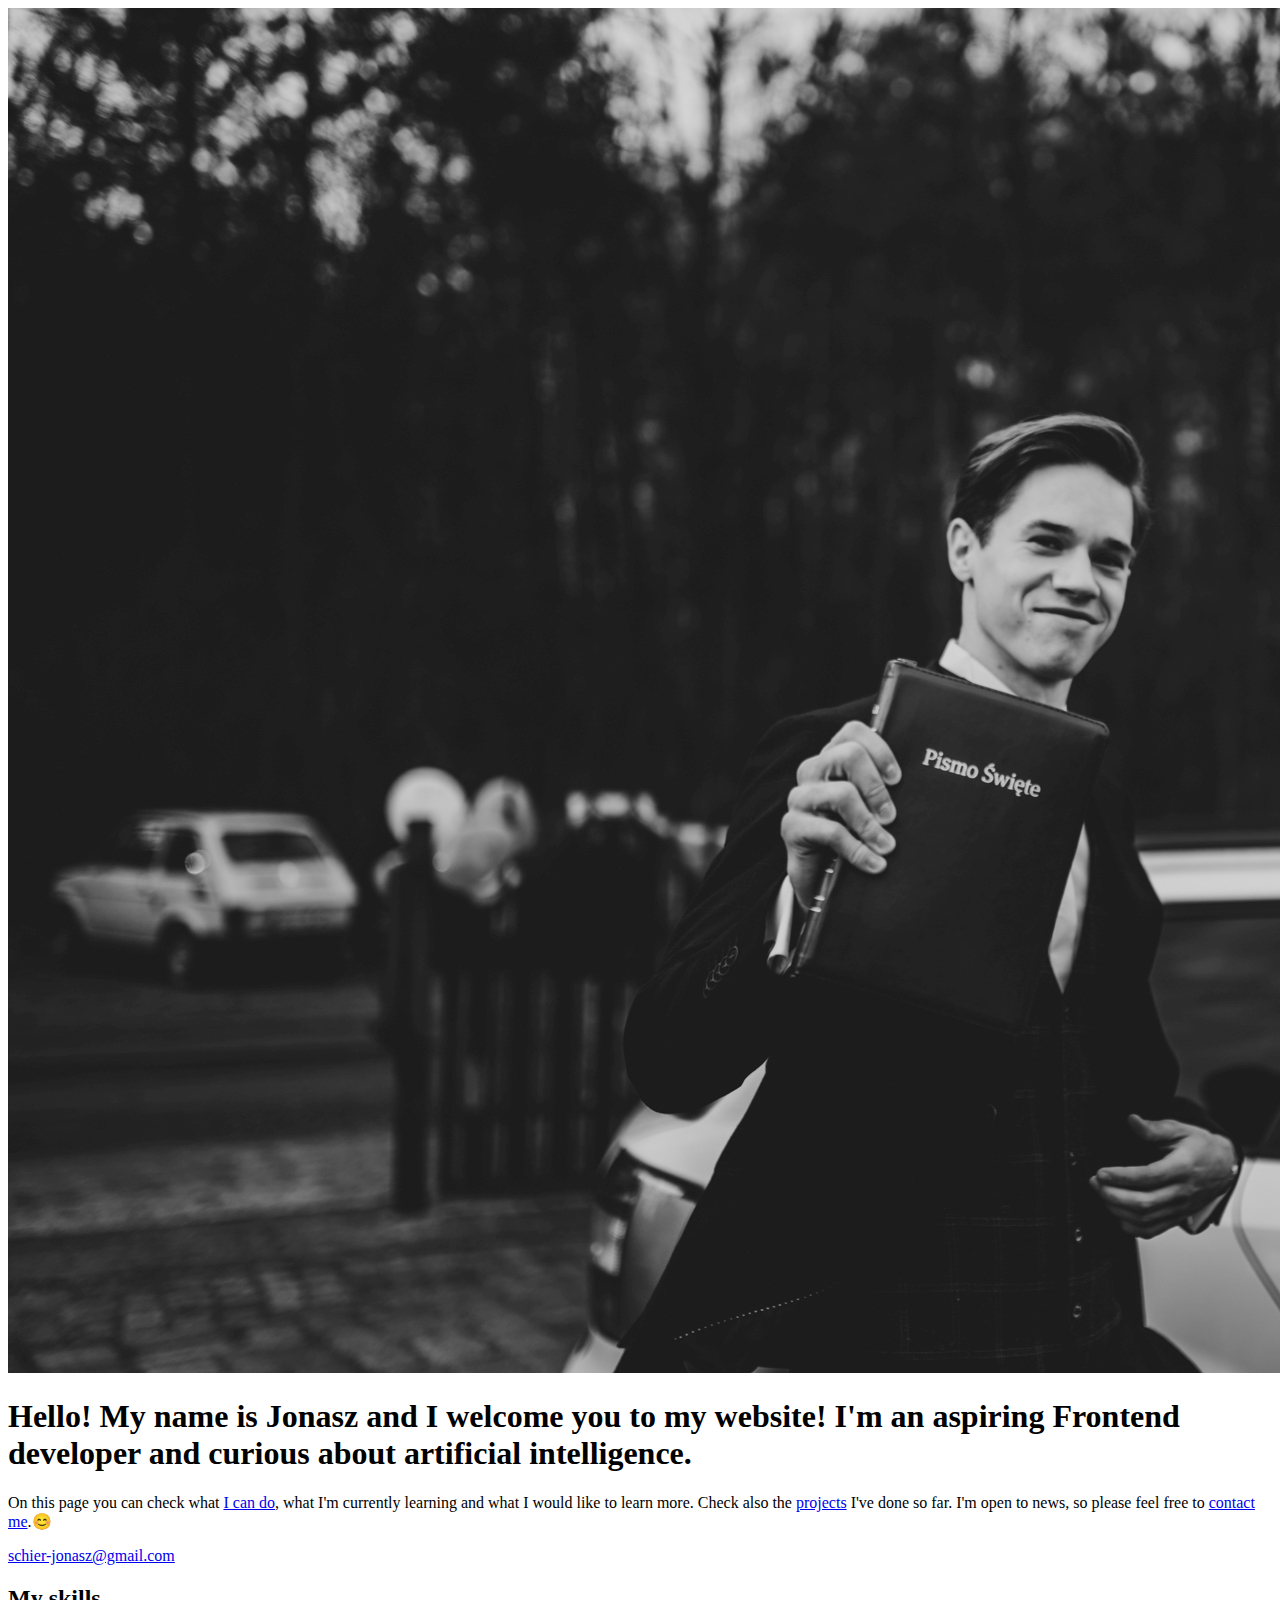
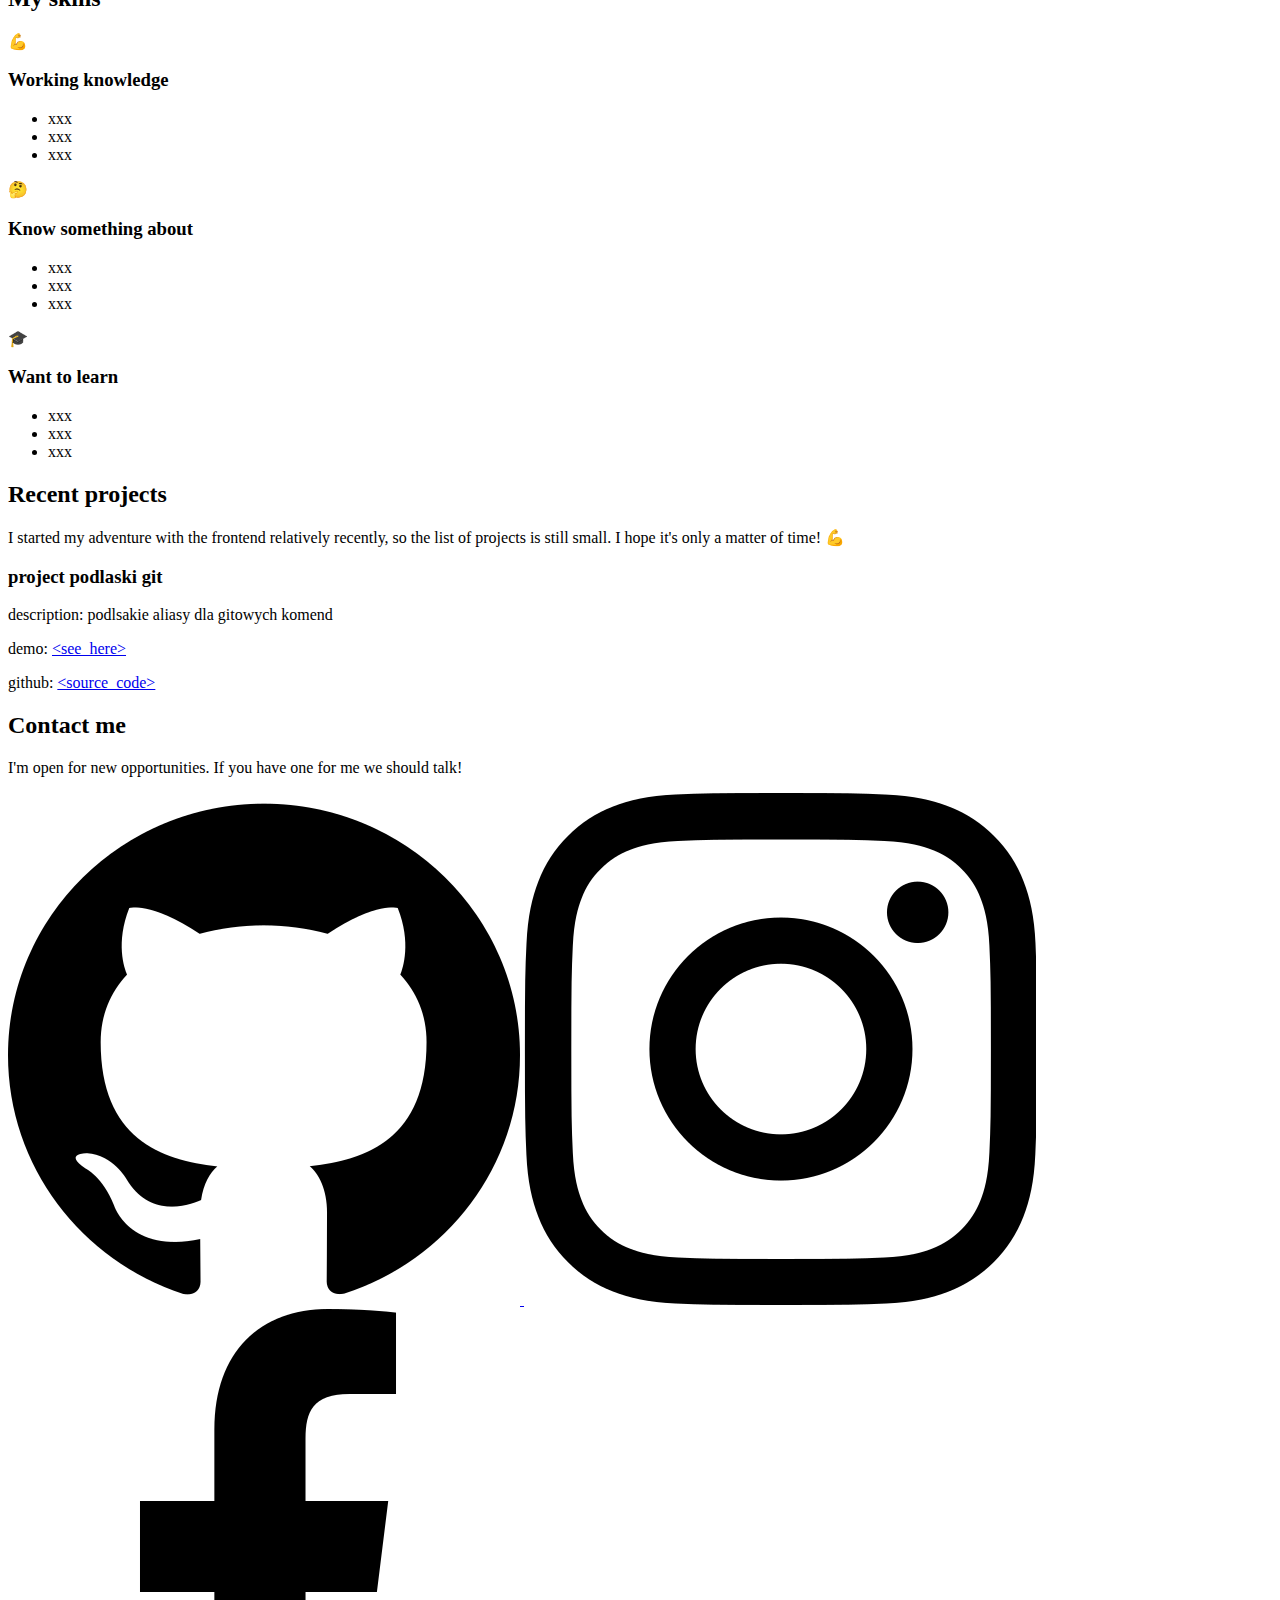
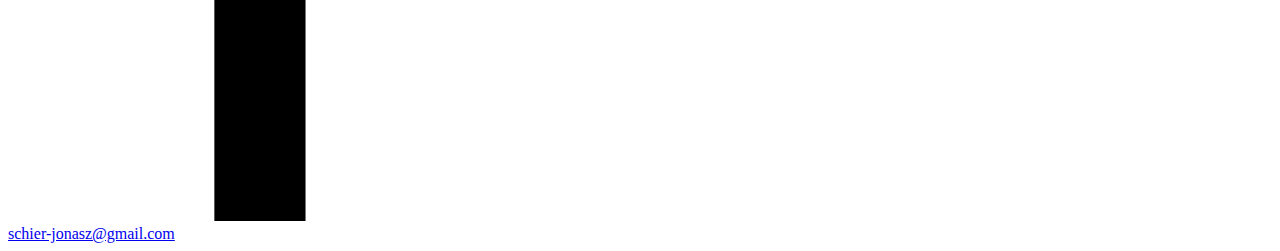
==== src/pages/index.html @ 2260a2cd "fix: changing photo paths" ====
<!DOCTYPE html>
<html lang="en">
  <head>
    <meta charset="UTF-8" />
    <meta name="viewport" content="width=device-width, initial-scale=1.0" />
    <title>WTF: Webpack starter kit</title>
    <meta name="description" content="Your project description" />
    <!-- Title -->
    <meta property="og:title" content="" />
    <!-- OPTIONAL description. 2-4 sentences. -->
    <meta property="og:description" content="Curriculum vitae webpage" />

    <meta property="og:url" content="https://schier-jonasz.github.io/" />

    <meta
      property="og:image"
      content="https://schier-jonasz.github.io/junior-background.png"
    />

    <meta name="apple-mobile-web-app-capable" content="yes" />
  </head>
  <body class="body">
    <main class="main">
      <header class="welcome">
        <img src="../assets/img/me.jpg" alt="picture of me" class="welcome__image" />
        <h1 class="welcome__header">
          Hello! My name is Jonasz and I welcome you to my website! I'm an
          aspiring
          <span class="welcome__header--distinction">Frontend developer</span>
          and curious about artificial intelligence.
        </h1>
        <p class="welcome__description">
          On this page you can check what
          <a href="#skills" class="welcome__description--link">I can do</a>,
          what I'm currently learning and what I would like to learn more. Check
          also the
          <a href="#projects" class="welcome__description--link">projects</a>
          I've done so far. I'm open to news, so please feel free to
          <a href="#contact" class="welcome__description--link">contact me</a
          >.😊
        </p>
        <a href="mailto:schier-jonasz@gmail.com" class="welcome__mail"
          >schier-jonasz@gmail.com</a
        >
      </header>
      <section class="skills" id="skills">
        <h2 class="skills__header">My skills</h2>
        <article class="skill-box">
          <p class="skill-box__emoji">💪</p>
          <h3 class="skill-box__title">Working knowledge</h3>
          <ul class="skill-list skill-list--knowledge">
            <li class="skill-list__item">xxx</li>
            <li class="skill-list__item">xxx</li>
            <li class="skill-list__item">xxx</li>
          </ul>
        </article>
        <article class="skill-box">
          <p class="skill-box__emoji">🤔</p>
          <h3 class="skill-box__title">Know something about</h3>
          <ul class="skill-list skill-list--know">
            <li class="skill-list__item">xxx</li>
            <li class="skill-list__item">xxx</li>
            <li class="skill-list__item">xxx</li>
          </ul>
        </article>
        <article class="skill-box">
          <p class="skill-box__emoji">🎓</p>
          <h3 class="skill-box__title">Want to learn</h3>
          <ul class="skill-list">
            <li class="skill-list__item">xxx</li>
            <li class="skill-list__item">xxx</li>
            <li class="skill-list__item">xxx</li>
          </ul>
        </article>
      </section>

      <section class="projects">
        <h2 class="projects__header">Recent projects</h2>
        <p class="projects__description">
          I started my adventure with the frontend relatively recently, so the
          list of projects is still small. I hope it's only a matter of time! 💪
        </p>
        <div class="projects-grid">
          <article>
            <h3><span>project</span> <span>podlaski git</span></h3>
            <p>
              <span>description:</span>
              <span>podlsakie aliasy dla gitowych komend</span>
            </p>
            <p>
              <span>demo:</span>
              <span><a href="#" title="podlaski git - demo">&lt;see_here&gt;</a></span>
            </p>
            <p>
              <span>github:</span>
              <span><a href="#" title="podlaski git - code">&lt;source_code&gt;</a></span>
            </p>
          </article>
        </div>
      </section>
      <footer class="contact">
        <h2 class="contact__header">Contact me</h2>
        <p class="contact__description">
          I'm open for new opportunities. If you have one for me we should talk!
        </p>
        <div class="social-media">
          <a href="https://github.com/schier-jonasz" class="social-media-box">
            <img src="../assets/img/github-icon.png" class="social-media-box__icon" />
          </a>
          <a href="https://instagram.com/jon_schier" class="social-media-box">
            <img
              src="../assets/img/instagram-icon.png"
              class="social-media-box__icon"
            />
          </a>
          <a href="https://facebook.com/jonasz.schier" class="social-media-box">
            <img
              src="../assets/img/facebook-icon.png"
              class="social-media-box__icon"
            />
          </a>
        </div>
        <a href="mailto:schier-jonasz@gmail.com" class="contact__mail"
          >schier-jonasz@gmail.com</a
        >
      </footer>
    </main>
  </body>
</html>
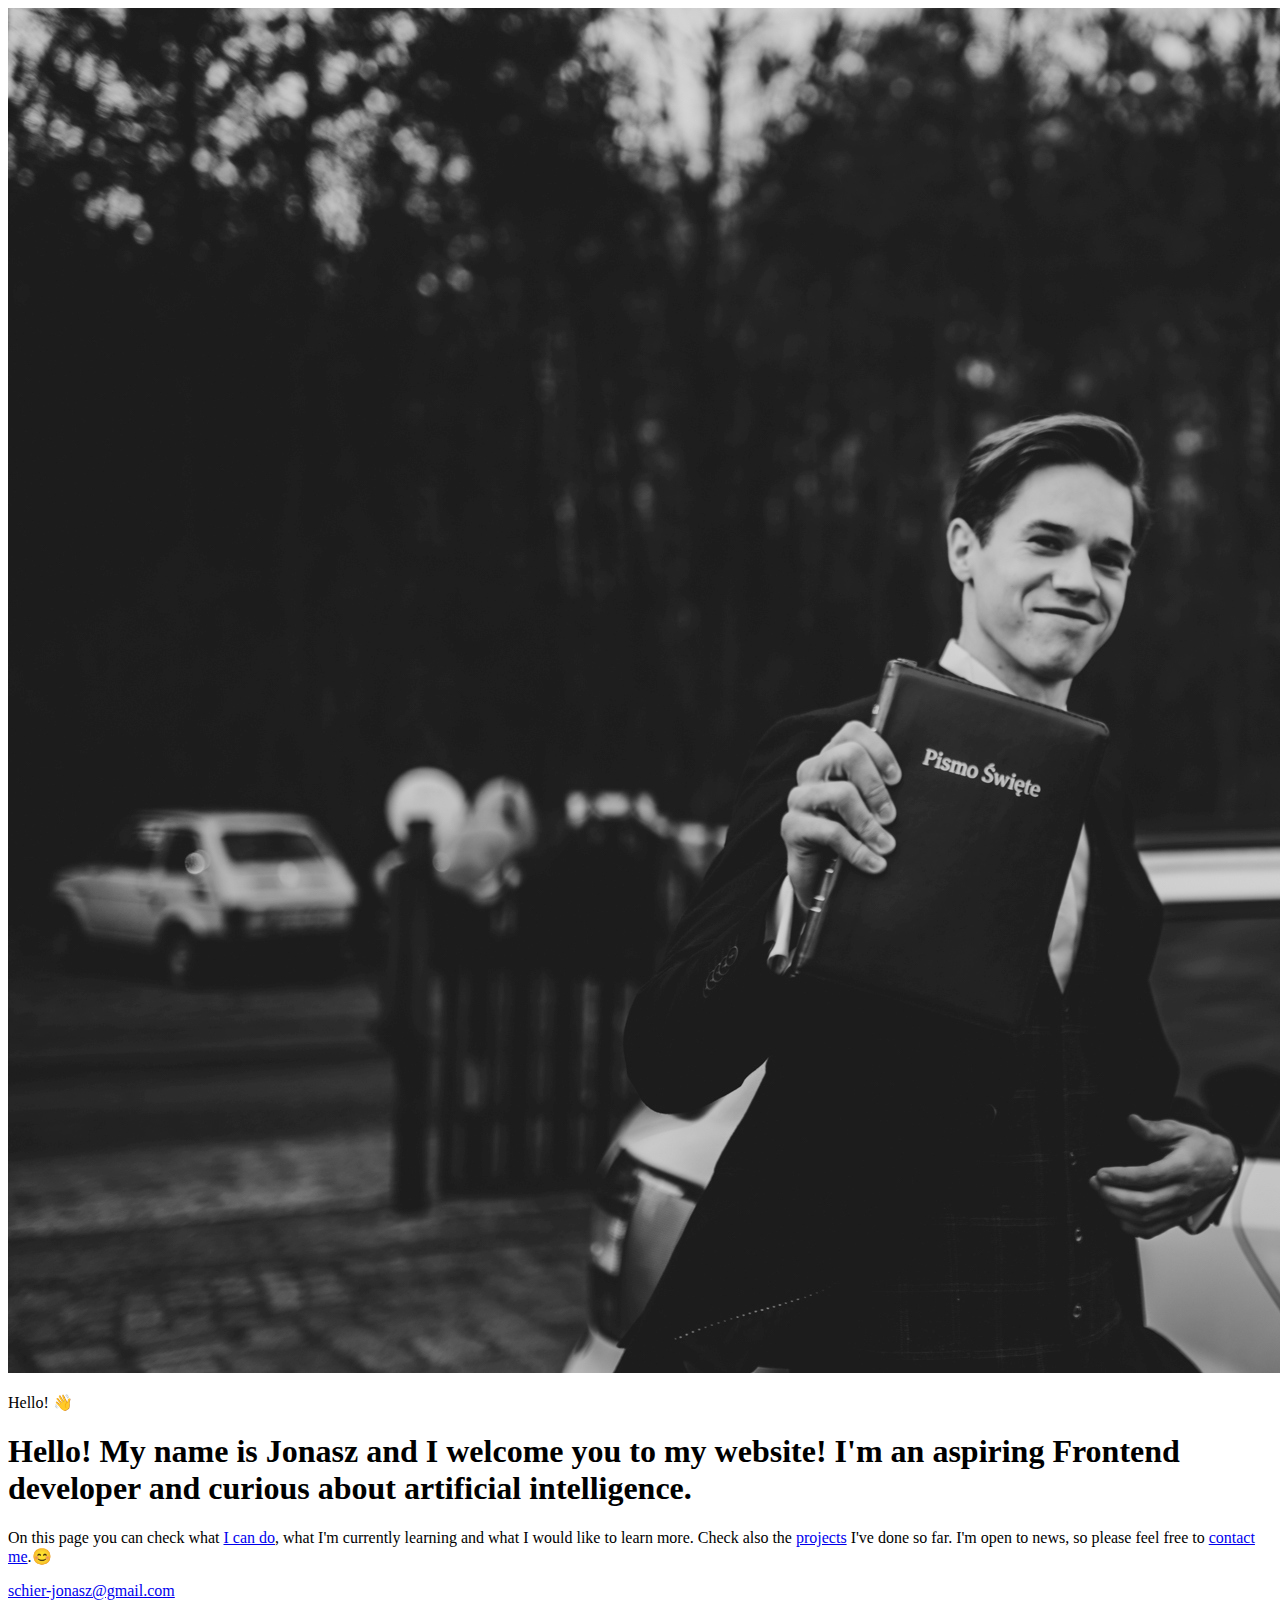
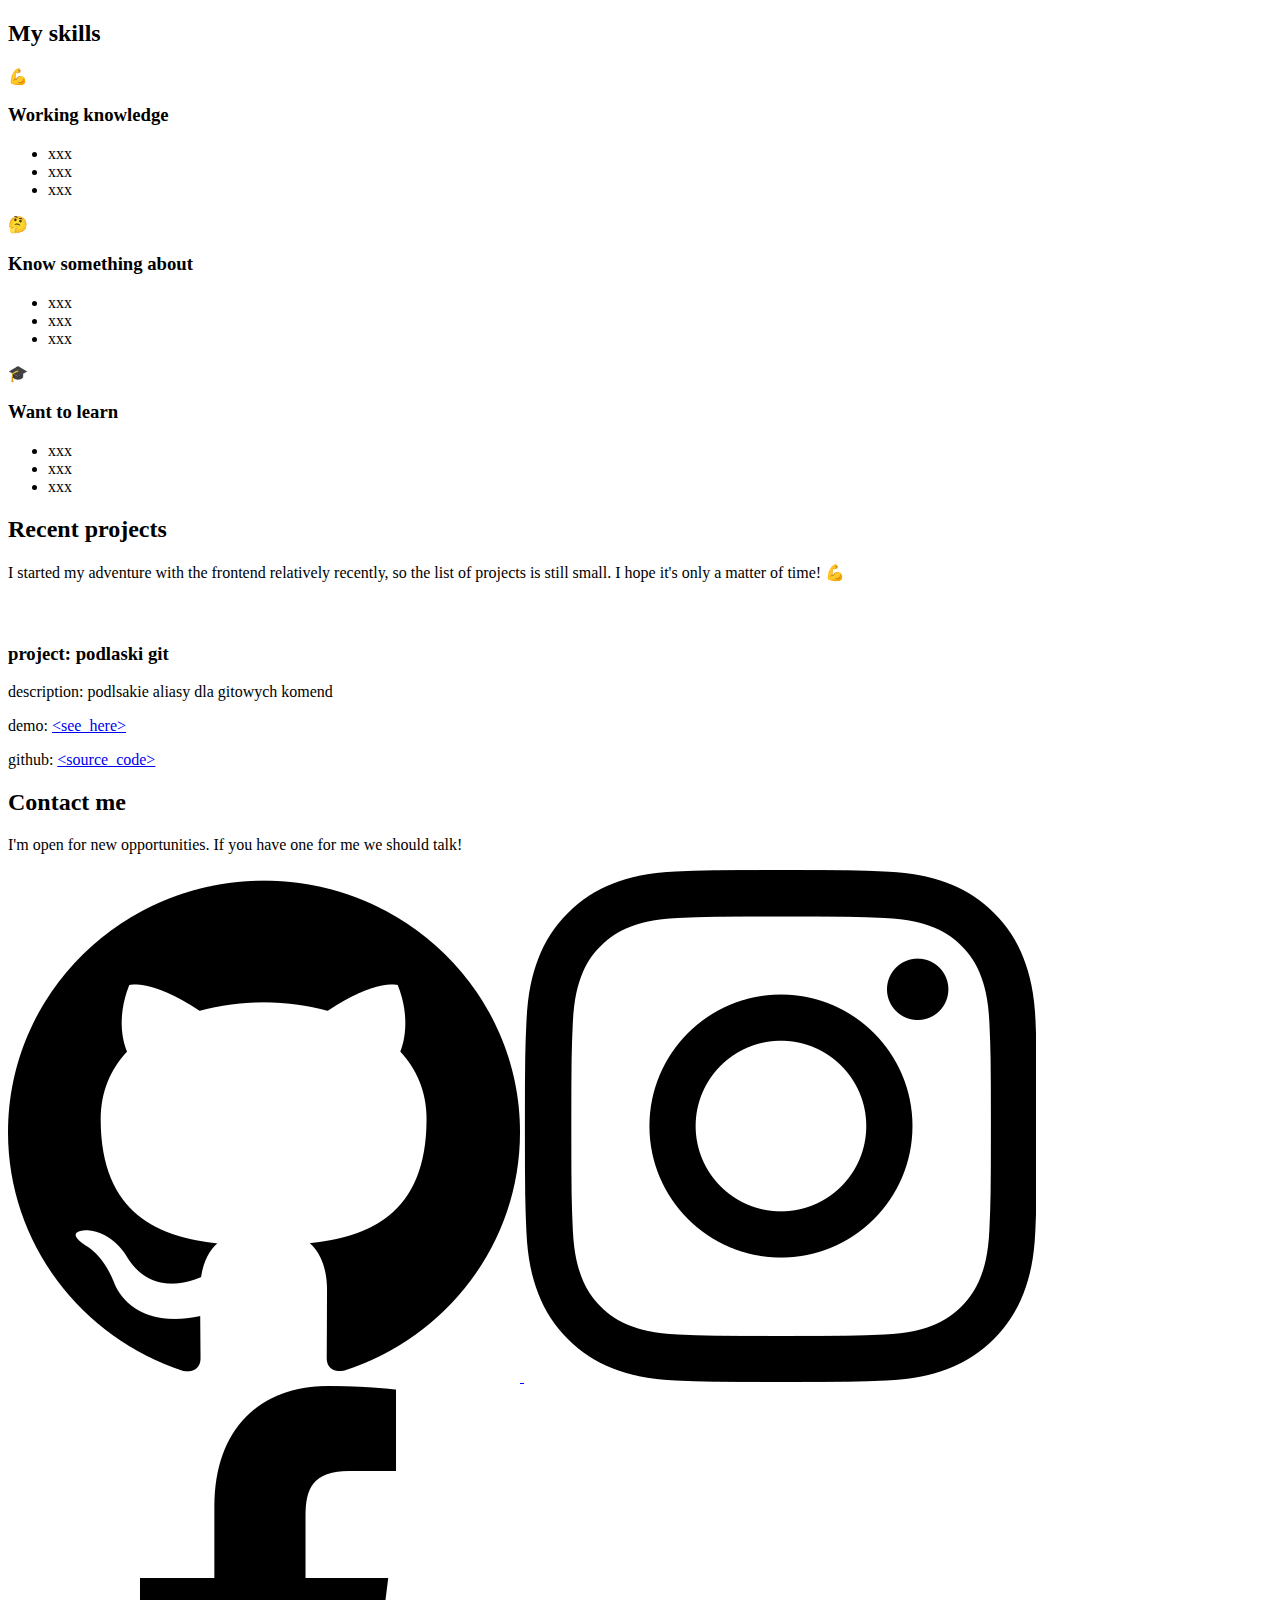
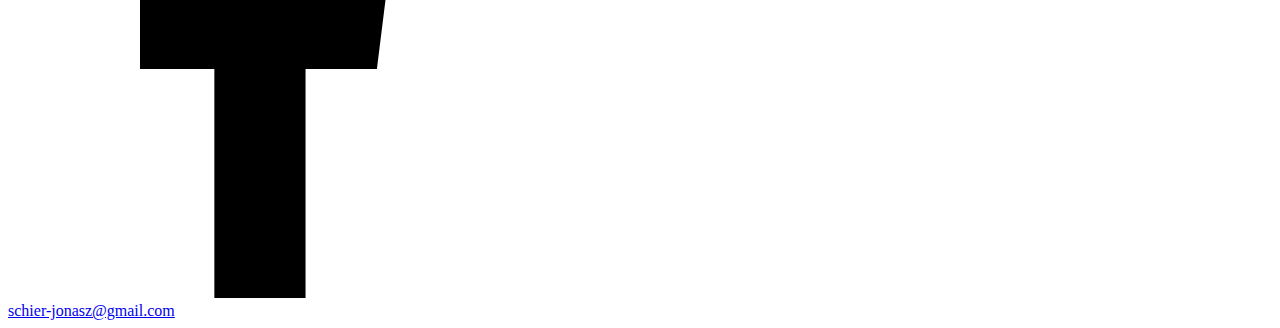
==== commit cb2a7144: "feat: project box styles" ====
--- a/src/pages/index.html
+++ b/src/pages/index.html
@@ -22,7 +22,10 @@
   <body class="body">
     <main class="main">
       <header class="welcome">
-        <img src="../assets/img/me.jpg" alt="picture of me" class="welcome__image" />
+        <div class="welcome-box">
+          <img src="../assets/img/me.jpg" alt="picture of me" class="welcome-box__image" />
+          <p class="welcome-box__hello">Hello! 👋</p>
+        </div>
         <h1 class="welcome__header">
           Hello! My name is Jonasz and I welcome you to my website! I'm an
           aspiring
@@ -57,7 +60,7 @@
         <article class="skill-box">
           <p class="skill-box__emoji">🤔</p>
           <h3 class="skill-box__title">Know something about</h3>
-          <ul class="skill-list skill-list--know">
+          <ul class="skill-list skill-list--want-know">
             <li class="skill-list__item">xxx</li>
             <li class="skill-list__item">xxx</li>
             <li class="skill-list__item">xxx</li>
@@ -81,20 +84,31 @@
           list of projects is still small. I hope it's only a matter of time! 💪
         </p>
         <div class="projects-grid">
-          <article>
-            <h3><span>project</span> <span>podlaski git</span></h3>
-            <p>
-              <span>description:</span>
-              <span>podlsakie aliasy dla gitowych komend</span>
-            </p>
-            <p>
-              <span>demo:</span>
-              <span><a href="#" title="podlaski git - demo">&lt;see_here&gt;</a></span>
-            </p>
-            <p>
-              <span>github:</span>
-              <span><a href="#" title="podlaski git - code">&lt;source_code&gt;</a></span>
-            </p>
+          <article class="project">
+            <div class="project__window">
+              <span class="project__circle"></span>
+              <span class="project__circle"></span>
+              <span class="project__circle"></span>
+            </div>
+            
+            <div class="project__content">
+              <img src="../assets/img/github.png" alt="">
+              <h3 class="project__title project__grid">
+                <span class="project__label">project:</span> <span>podlaski git</span>
+              </h3>
+              <p class="project__grid">
+                <span class="project__label">description:</span>
+                <span>podlsakie aliasy dla gitowych komend</span>
+              </p>
+              <p class="project__grid">
+                <span class="project__label">demo:</span>
+                <span><a href="#" class="project__link" title="podlaski git - demo">&lt;see_here&gt;</a></span>
+              </p>
+              <p class="project__grid">
+                <span class="project__label">github:</span>
+                <span><a href="#" class="project__link" title="podlaski git - code">&lt;source_code&gt;</a></span>
+              </p>
+            </div>
           </article>
         </div>
       </section>
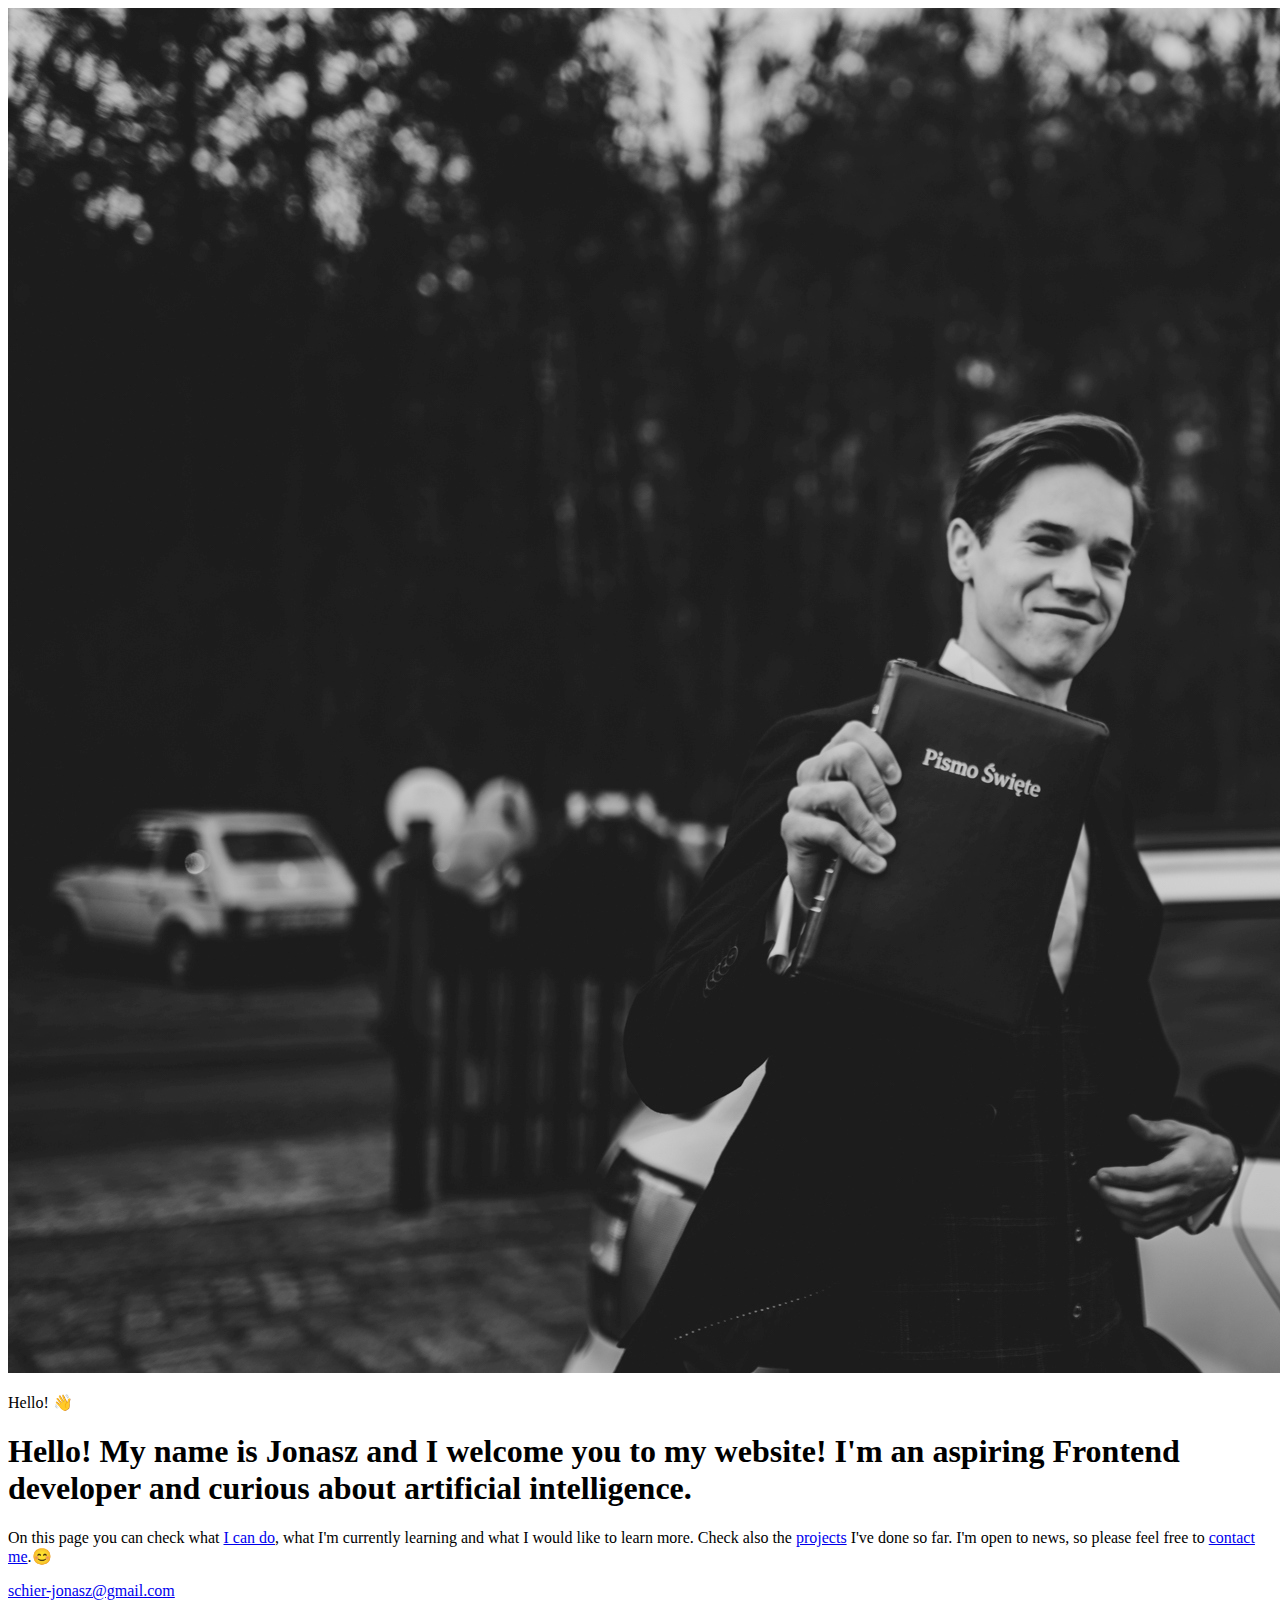
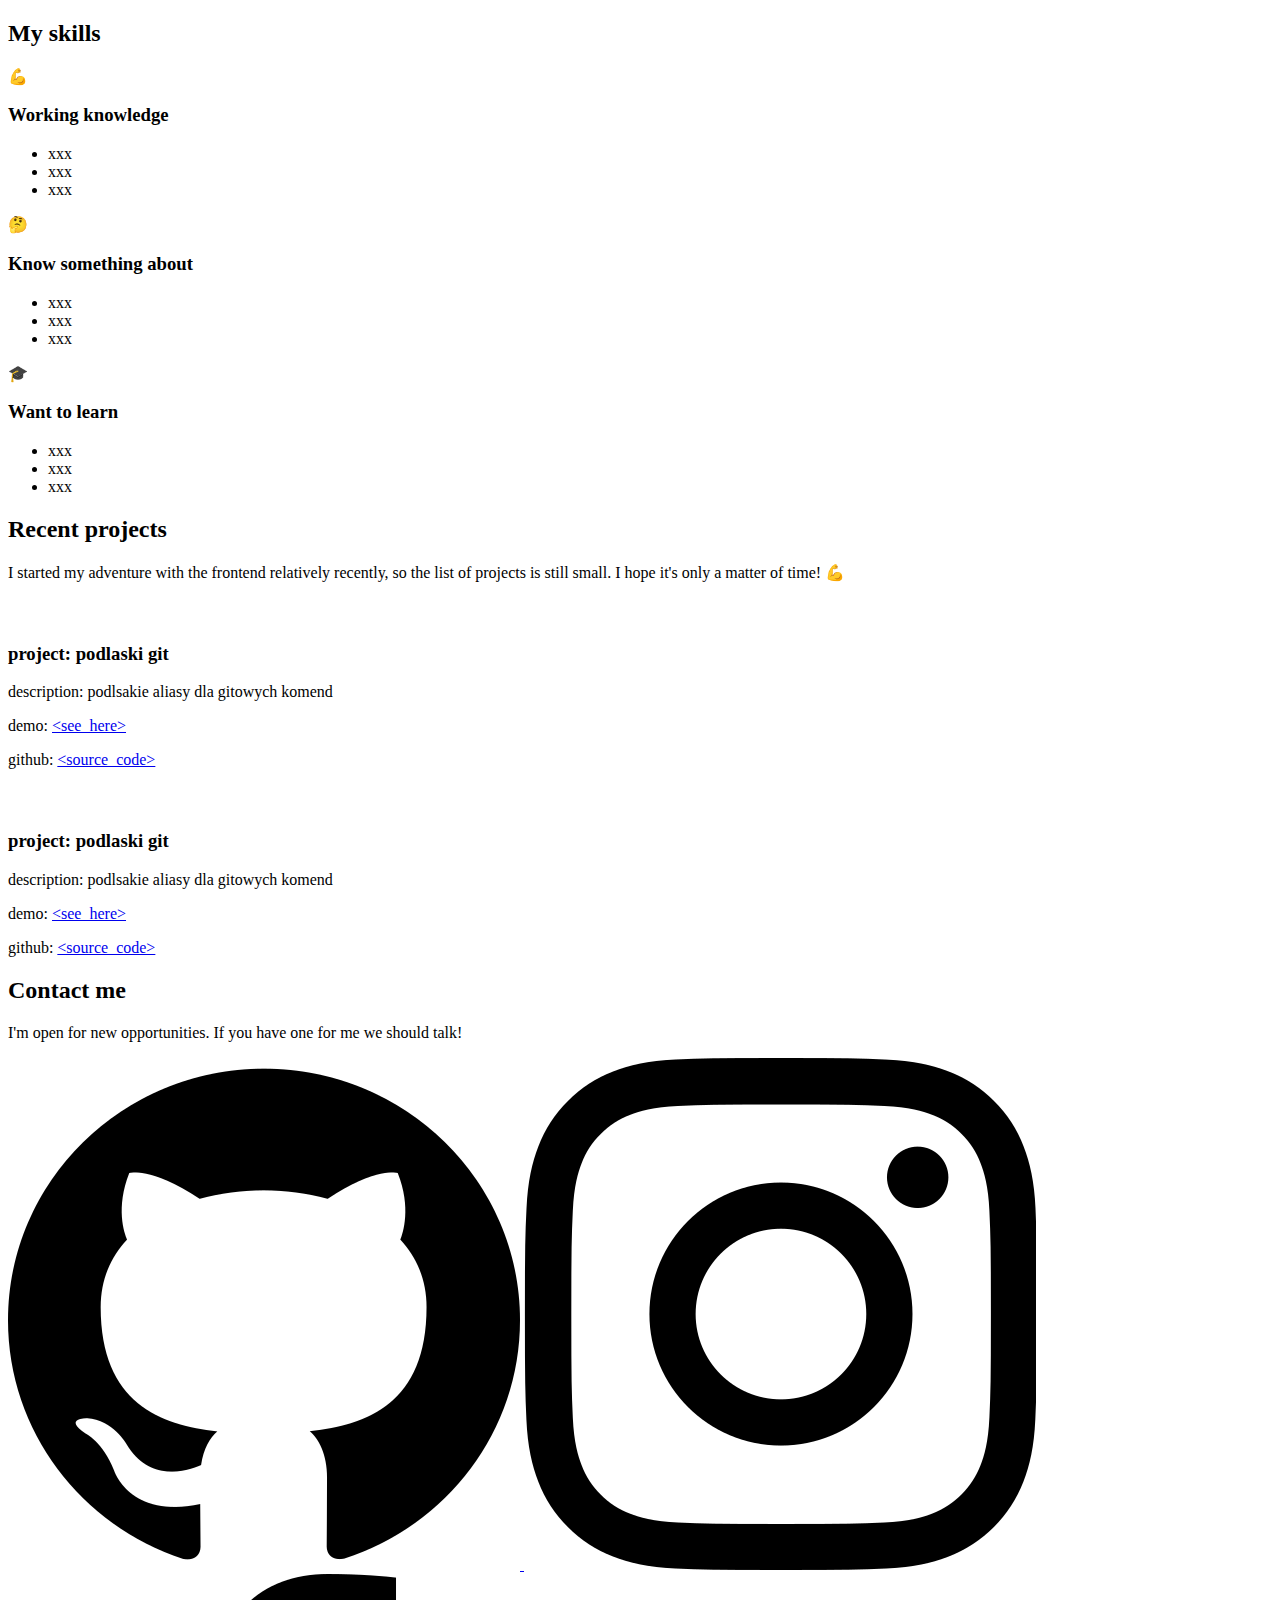
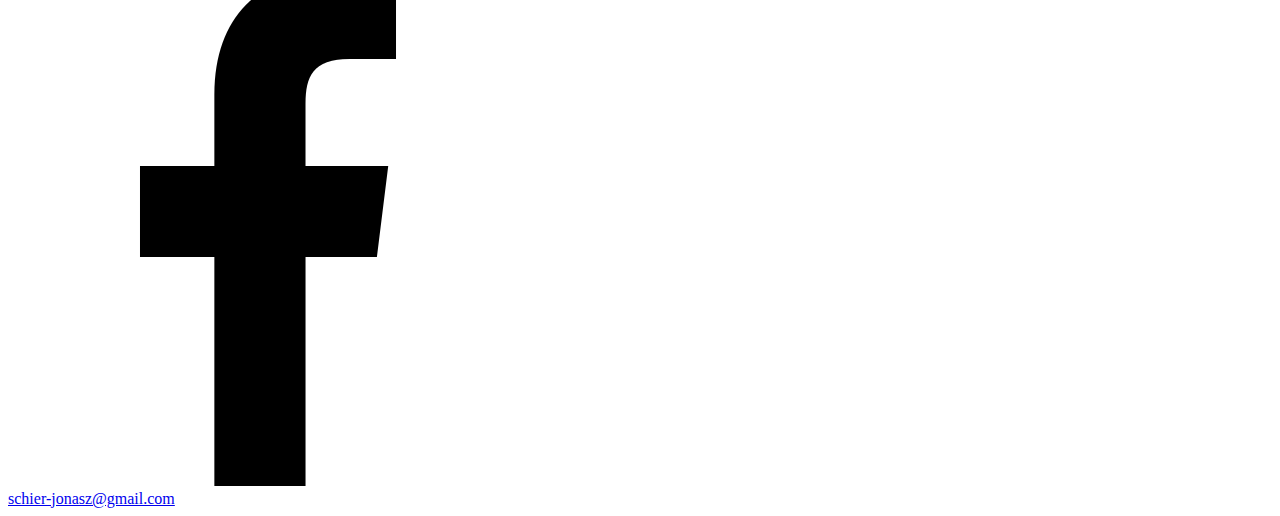
==== commit a72dcadd: "feat: welcome desktop styles" ====
--- a/src/pages/index.html
+++ b/src/pages/index.html
@@ -22,10 +22,13 @@
   <body class="body">
     <main class="main">
       <header class="welcome">
-        <div class="welcome-box">
-          <img src="../assets/img/me.jpg" alt="picture of me" class="welcome-box__image" />
-          <p class="welcome-box__hello">Hello! 👋</p>
+
+        <div class="welcome__image-container">
+          <img src="../assets/img/me.jpg" alt="Jonasz photo" class="welcome__image" />
+          <span class="welcome__bubble">
+            <p class="welcome__hello">Hello! <span class="hand">👋</span></p></span>
         </div>
+
         <h1 class="welcome__header">
           Hello! My name is Jonasz and I welcome you to my website! I'm an
           aspiring
@@ -110,6 +113,32 @@
               </p>
             </div>
           </article>
+          <article class="project">
+            <div class="project__window">
+              <span class="project__circle"></span>
+              <span class="project__circle"></span>
+              <span class="project__circle"></span>
+            </div>
+            
+            <div class="project__content">
+              <img src="../assets/img/github.png" alt="">
+              <h3 class="project__title project__grid">
+                <span class="project__label">project:</span> <span>podlaski git</span>
+              </h3>
+              <p class="project__grid">
+                <span class="project__label">description:</span>
+                <span>podlsakie aliasy dla gitowych komend</span>
+              </p>
+              <p class="project__grid">
+                <span class="project__label">demo:</span>
+                <span><a href="#" class="project__link" title="podlaski git - demo">&lt;see_here&gt;</a></span>
+              </p>
+              <p class="project__grid">
+                <span class="project__label">github:</span>
+                <span><a href="#" class="project__link" title="podlaski git - code">&lt;source_code&gt;</a></span>
+              </p>
+            </div>
+          </article>
         </div>
       </section>
       <footer class="contact">
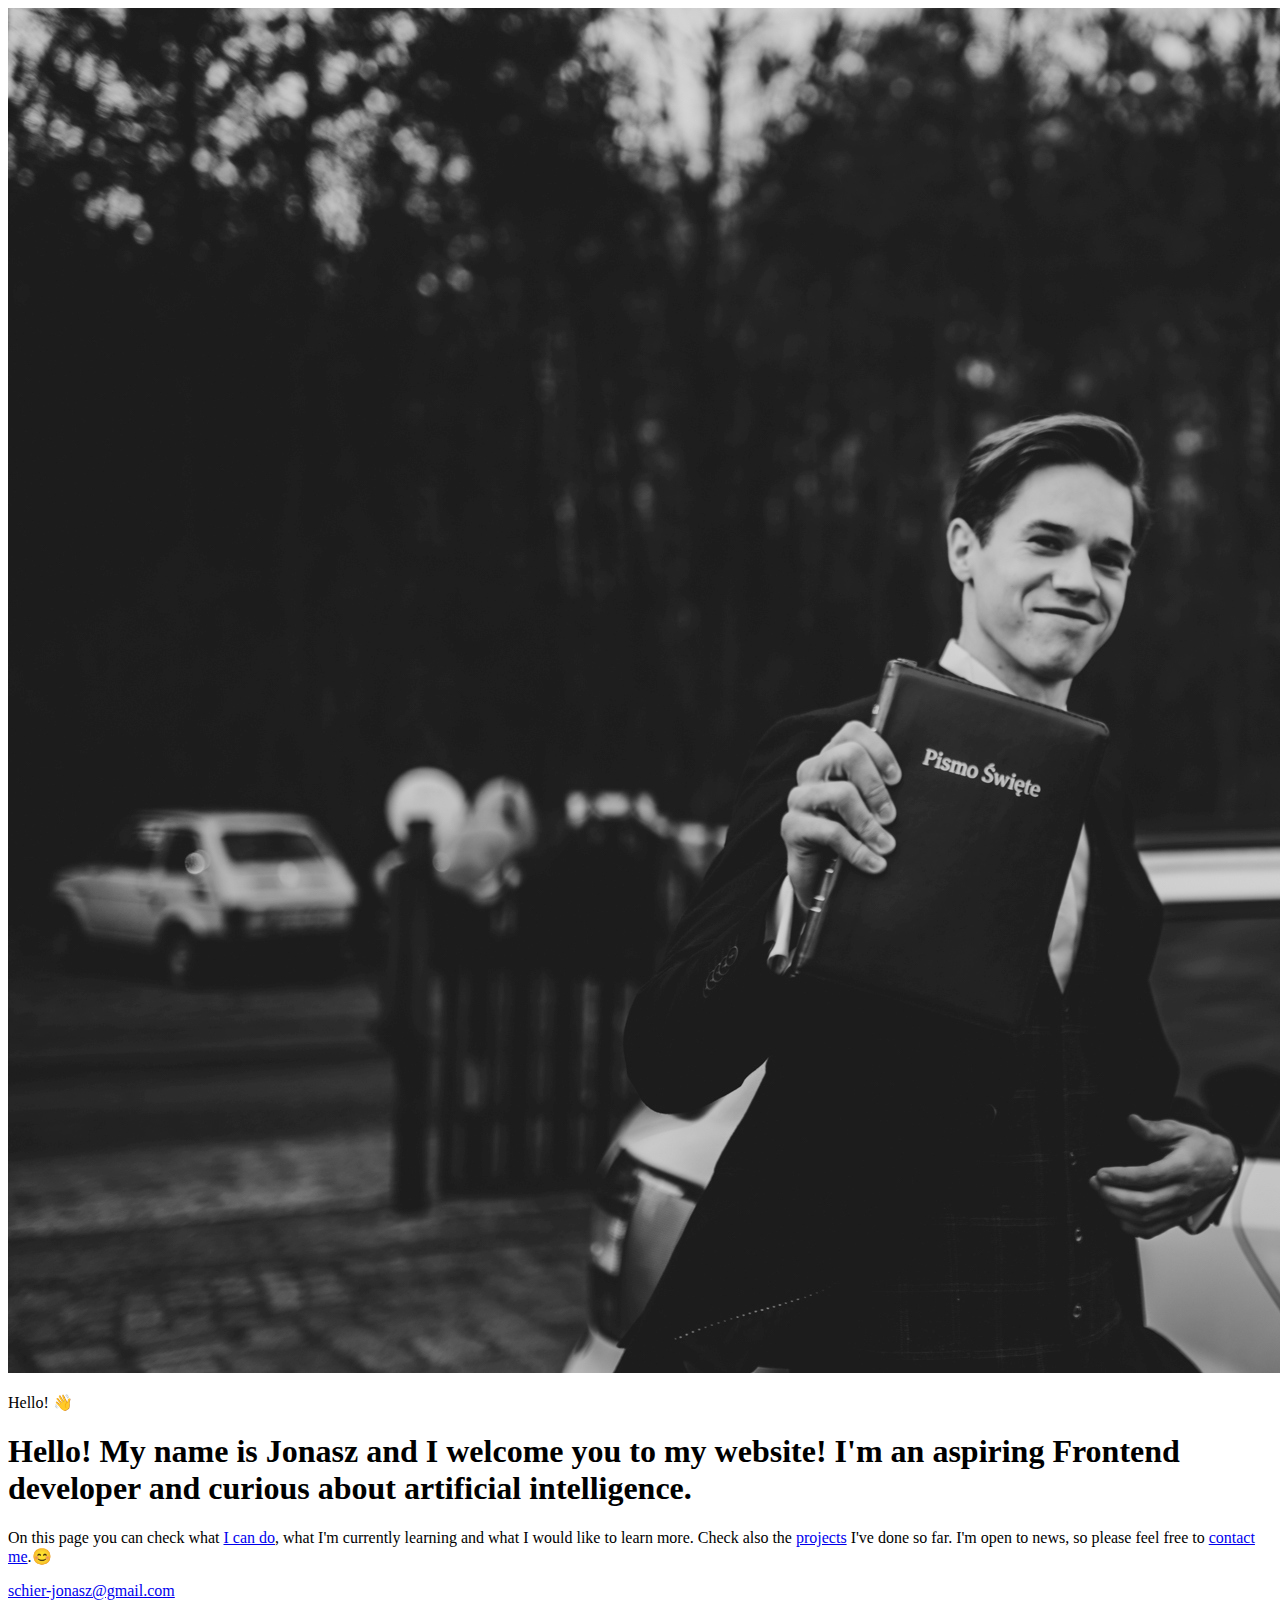
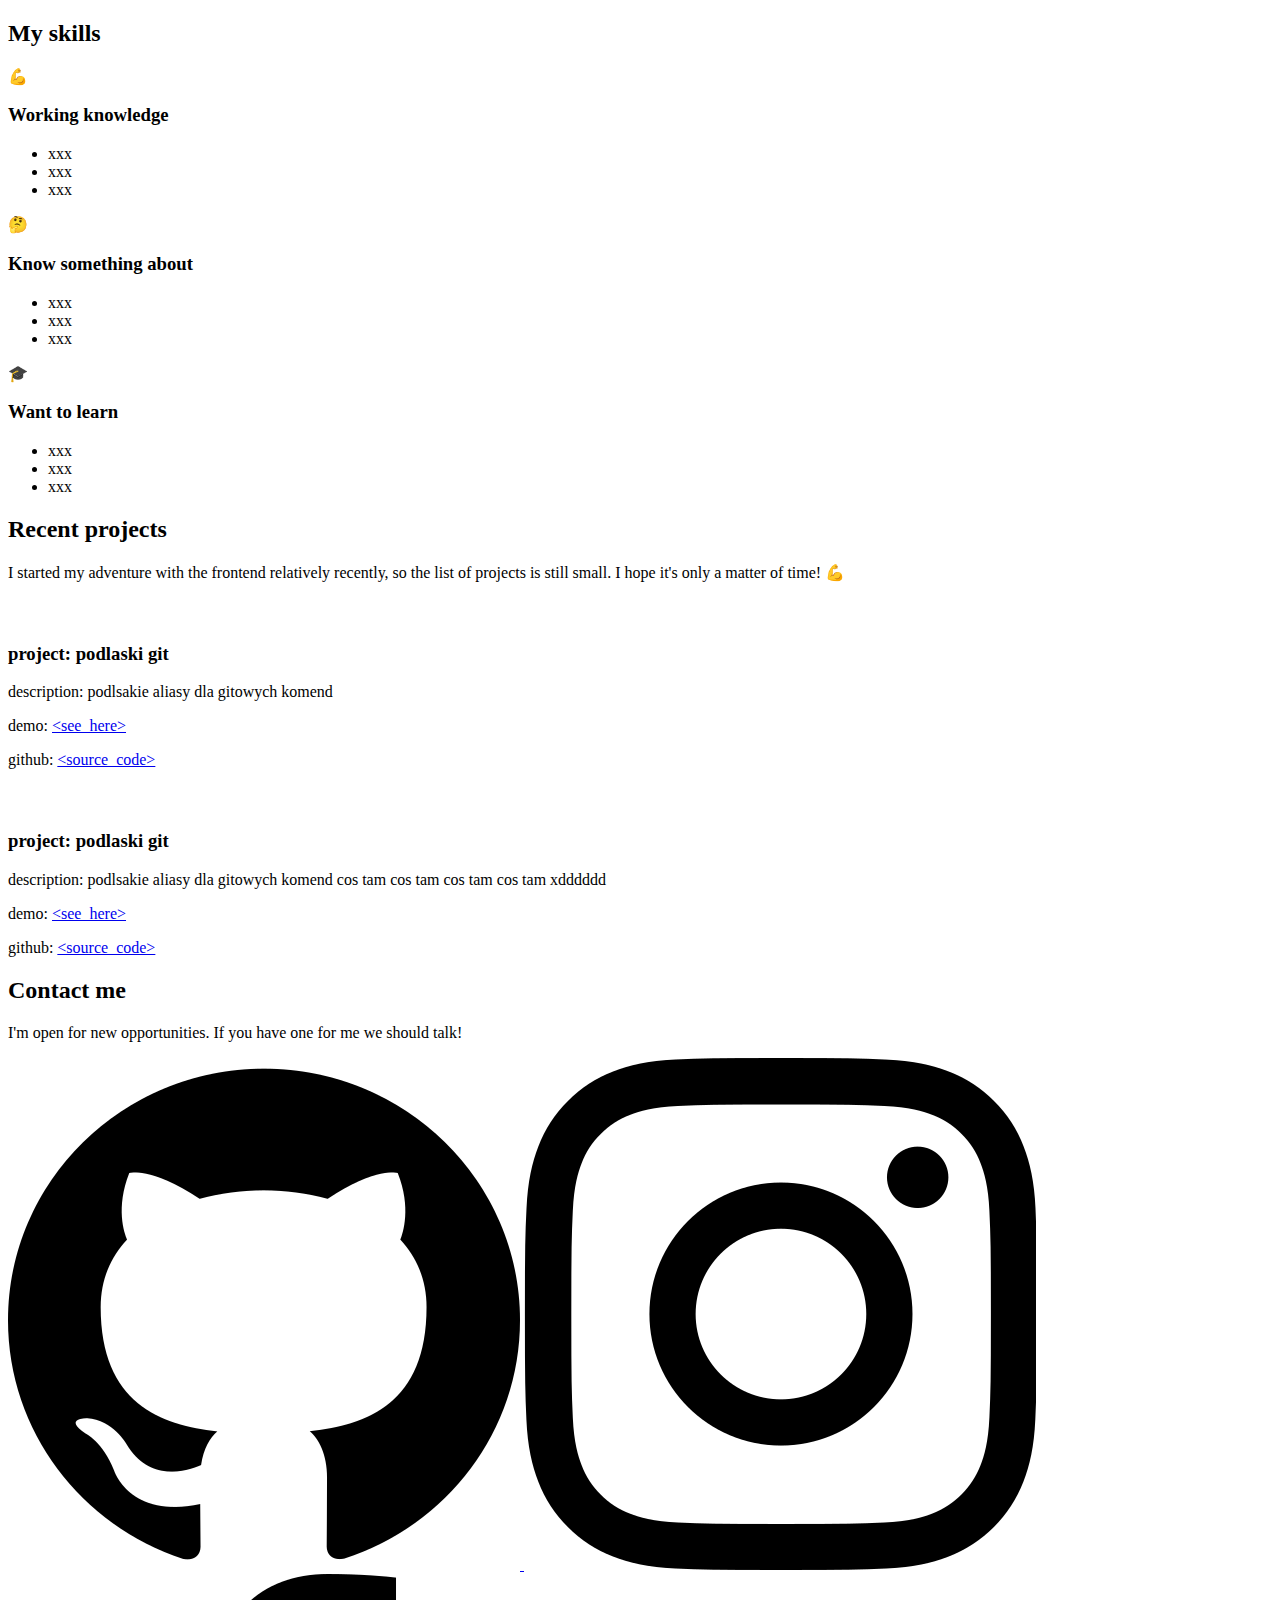
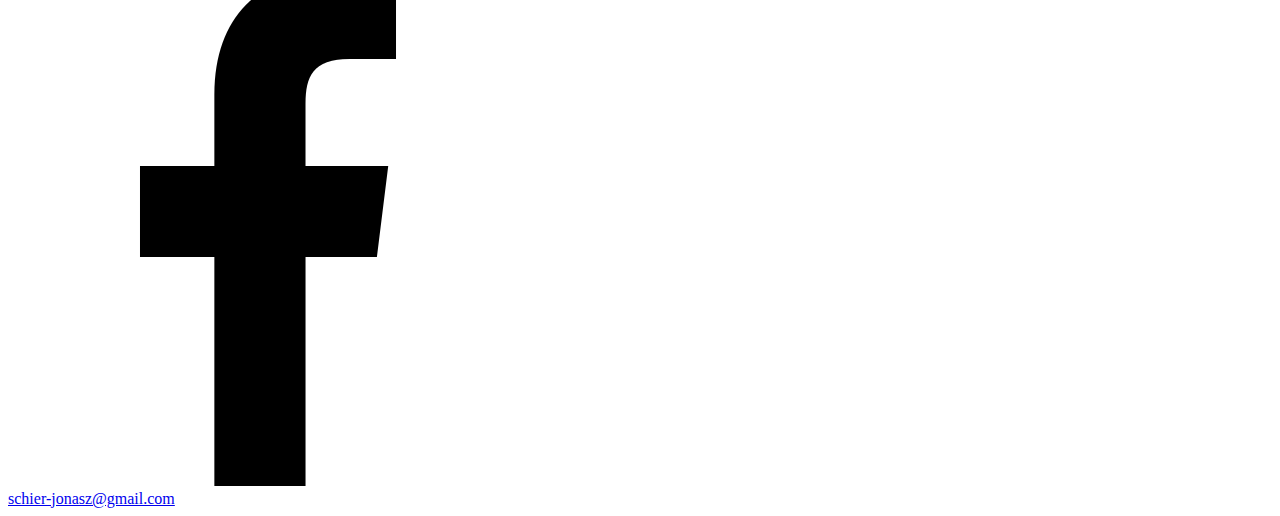
==== commit c9597a50: "fix: project styles" ====
--- a/src/pages/index.html
+++ b/src/pages/index.html
@@ -22,62 +22,71 @@
   <body class="body">
     <main class="main">
       <header class="welcome">
-
         <div class="welcome__image-container">
-          <img src="../assets/img/me.jpg" alt="Jonasz photo" class="welcome__image" />
+          <img
+            src="../assets/img/me.jpg"
+            alt="Jonasz photo"
+            class="welcome__image"
+          />
           <span class="welcome__bubble">
-            <p class="welcome__hello">Hello! <span class="hand">👋</span></p></span>
-        </div>
-
-        <h1 class="welcome__header">
-          Hello! My name is Jonasz and I welcome you to my website! I'm an
-          aspiring
-          <span class="welcome__header--distinction">Frontend developer</span>
-          and curious about artificial intelligence.
-        </h1>
-        <p class="welcome__description">
-          On this page you can check what
-          <a href="#skills" class="welcome__description--link">I can do</a>,
-          what I'm currently learning and what I would like to learn more. Check
-          also the
-          <a href="#projects" class="welcome__description--link">projects</a>
-          I've done so far. I'm open to news, so please feel free to
-          <a href="#contact" class="welcome__description--link">contact me</a
-          >.😊
-        </p>
+            <p class="welcome__hello">
+              Hello! <span class="hand">👋</span>
+            </p></span
+          >
+        </div>
+        <div class="welcome__description-container">
+          <h1 class="welcome__header">
+            Hello! My name is Jonasz and I welcome you to my website! I'm an
+            aspiring
+            <span class="welcome__header--distinction">Frontend developer</span>
+            and curious about artificial intelligence.
+          </h1>
+          <p class="welcome__paragraph">
+            On this page you can check what
+            <a href="#skills" class="welcome__paragraph--link">I can do</a>,
+            what I'm currently learning and what I would like to learn more.
+            Check also the
+            <a href="#projects" class="welcome__paragraph--link">projects</a>
+            I've done so far. I'm open to news, so please feel free to
+            <a href="#contact" class="welcome__paragraph--link">contact me</a
+            >.😊
+          </p>
+        </div>
         <a href="mailto:schier-jonasz@gmail.com" class="welcome__mail"
           >schier-jonasz@gmail.com</a
         >
       </header>
       <section class="skills" id="skills">
         <h2 class="skills__header">My skills</h2>
-        <article class="skill-box">
-          <p class="skill-box__emoji">💪</p>
-          <h3 class="skill-box__title">Working knowledge</h3>
-          <ul class="skill-list skill-list--knowledge">
-            <li class="skill-list__item">xxx</li>
-            <li class="skill-list__item">xxx</li>
-            <li class="skill-list__item">xxx</li>
-          </ul>
-        </article>
-        <article class="skill-box">
-          <p class="skill-box__emoji">🤔</p>
-          <h3 class="skill-box__title">Know something about</h3>
-          <ul class="skill-list skill-list--want-know">
-            <li class="skill-list__item">xxx</li>
-            <li class="skill-list__item">xxx</li>
-            <li class="skill-list__item">xxx</li>
-          </ul>
-        </article>
-        <article class="skill-box">
-          <p class="skill-box__emoji">🎓</p>
-          <h3 class="skill-box__title">Want to learn</h3>
-          <ul class="skill-list">
-            <li class="skill-list__item">xxx</li>
-            <li class="skill-list__item">xxx</li>
-            <li class="skill-list__item">xxx</li>
-          </ul>
-        </article>
+        <div class="skills__grid">
+          <article class="skill-box">
+            <p class="skill-box__emoji">💪</p>
+            <h3 class="skill-box__title">Working knowledge</h3>
+            <ul class="skill-list skill-list--knowledge">
+              <li class="skill-list__item">xxx</li>
+              <li class="skill-list__item">xxx</li>
+              <li class="skill-list__item">xxx</li>
+            </ul>
+          </article>
+          <article class="skill-box">
+            <p class="skill-box__emoji">🤔</p>
+            <h3 class="skill-box__title">Know something about</h3>
+            <ul class="skill-list skill-list--want-know">
+              <li class="skill-list__item">xxx</li>
+              <li class="skill-list__item">xxx</li>
+              <li class="skill-list__item">xxx</li>
+            </ul>
+          </article>
+          <article class="skill-box">
+            <p class="skill-box__emoji">🎓</p>
+            <h3 class="skill-box__title">Want to learn</h3>
+            <ul class="skill-list">
+              <li class="skill-list__item">xxx</li>
+              <li class="skill-list__item">xxx</li>
+              <li class="skill-list__item">xxx</li>
+            </ul>
+          </article>
+        </div>
       </section>
 
       <section class="projects">
@@ -93,11 +102,12 @@
               <span class="project__circle"></span>
               <span class="project__circle"></span>
             </div>
-            
+
             <div class="project__content">
-              <img src="../assets/img/github.png" alt="">
+              <img src="../assets/img/github.png" alt="" />
               <h3 class="project__title project__grid">
-                <span class="project__label">project:</span> <span>podlaski git</span>
+                <span class="project__label">project:</span>
+                <span>podlaski git</span>
               </h3>
               <p class="project__grid">
                 <span class="project__label">description:</span>
@@ -105,11 +115,19 @@
               </p>
               <p class="project__grid">
                 <span class="project__label">demo:</span>
-                <span><a href="#" class="project__link" title="podlaski git - demo">&lt;see_here&gt;</a></span>
+                <span
+                  ><a href="#" class="project__link" title="podlaski git - demo"
+                    >&lt;see_here&gt;</a
+                  ></span
+                >
               </p>
               <p class="project__grid">
                 <span class="project__label">github:</span>
-                <span><a href="#" class="project__link" title="podlaski git - code">&lt;source_code&gt;</a></span>
+                <span
+                  ><a href="#" class="project__link" title="podlaski git - code"
+                    >&lt;source_code&gt;</a
+                  ></span
+                >
               </p>
             </div>
           </article>
@@ -119,23 +137,32 @@
               <span class="project__circle"></span>
               <span class="project__circle"></span>
             </div>
-            
+
             <div class="project__content">
-              <img src="../assets/img/github.png" alt="">
+              <img src="../assets/img/github.png" alt="" />
               <h3 class="project__title project__grid">
-                <span class="project__label">project:</span> <span>podlaski git</span>
+                <span class="project__label">project:</span>
+                <span>podlaski git</span>
               </h3>
               <p class="project__grid">
                 <span class="project__label">description:</span>
-                <span>podlsakie aliasy dla gitowych komend</span>
+                <span>podlsakie aliasy dla gitowych komend cos tam cos tam cos tam cos tam xdddddd</span>
               </p>
               <p class="project__grid">
                 <span class="project__label">demo:</span>
-                <span><a href="#" class="project__link" title="podlaski git - demo">&lt;see_here&gt;</a></span>
+                <span
+                  ><a href="#" class="project__link" title="podlaski git - demo"
+                    >&lt;see_here&gt;</a
+                  ></span
+                >
               </p>
               <p class="project__grid">
                 <span class="project__label">github:</span>
-                <span><a href="#" class="project__link" title="podlaski git - code">&lt;source_code&gt;</a></span>
+                <span
+                  ><a href="#" class="project__link" title="podlaski git - code"
+                    >&lt;source_code&gt;</a
+                  ></span
+                >
               </p>
             </div>
           </article>
@@ -148,7 +175,10 @@
         </p>
         <div class="social-media">
           <a href="https://github.com/schier-jonasz" class="social-media-box">
-            <img src="../assets/img/github-icon.png" class="social-media-box__icon" />
+            <img
+              src="../assets/img/github-icon.png"
+              class="social-media-box__icon"
+            />
           </a>
           <a href="https://instagram.com/jon_schier" class="social-media-box">
             <img
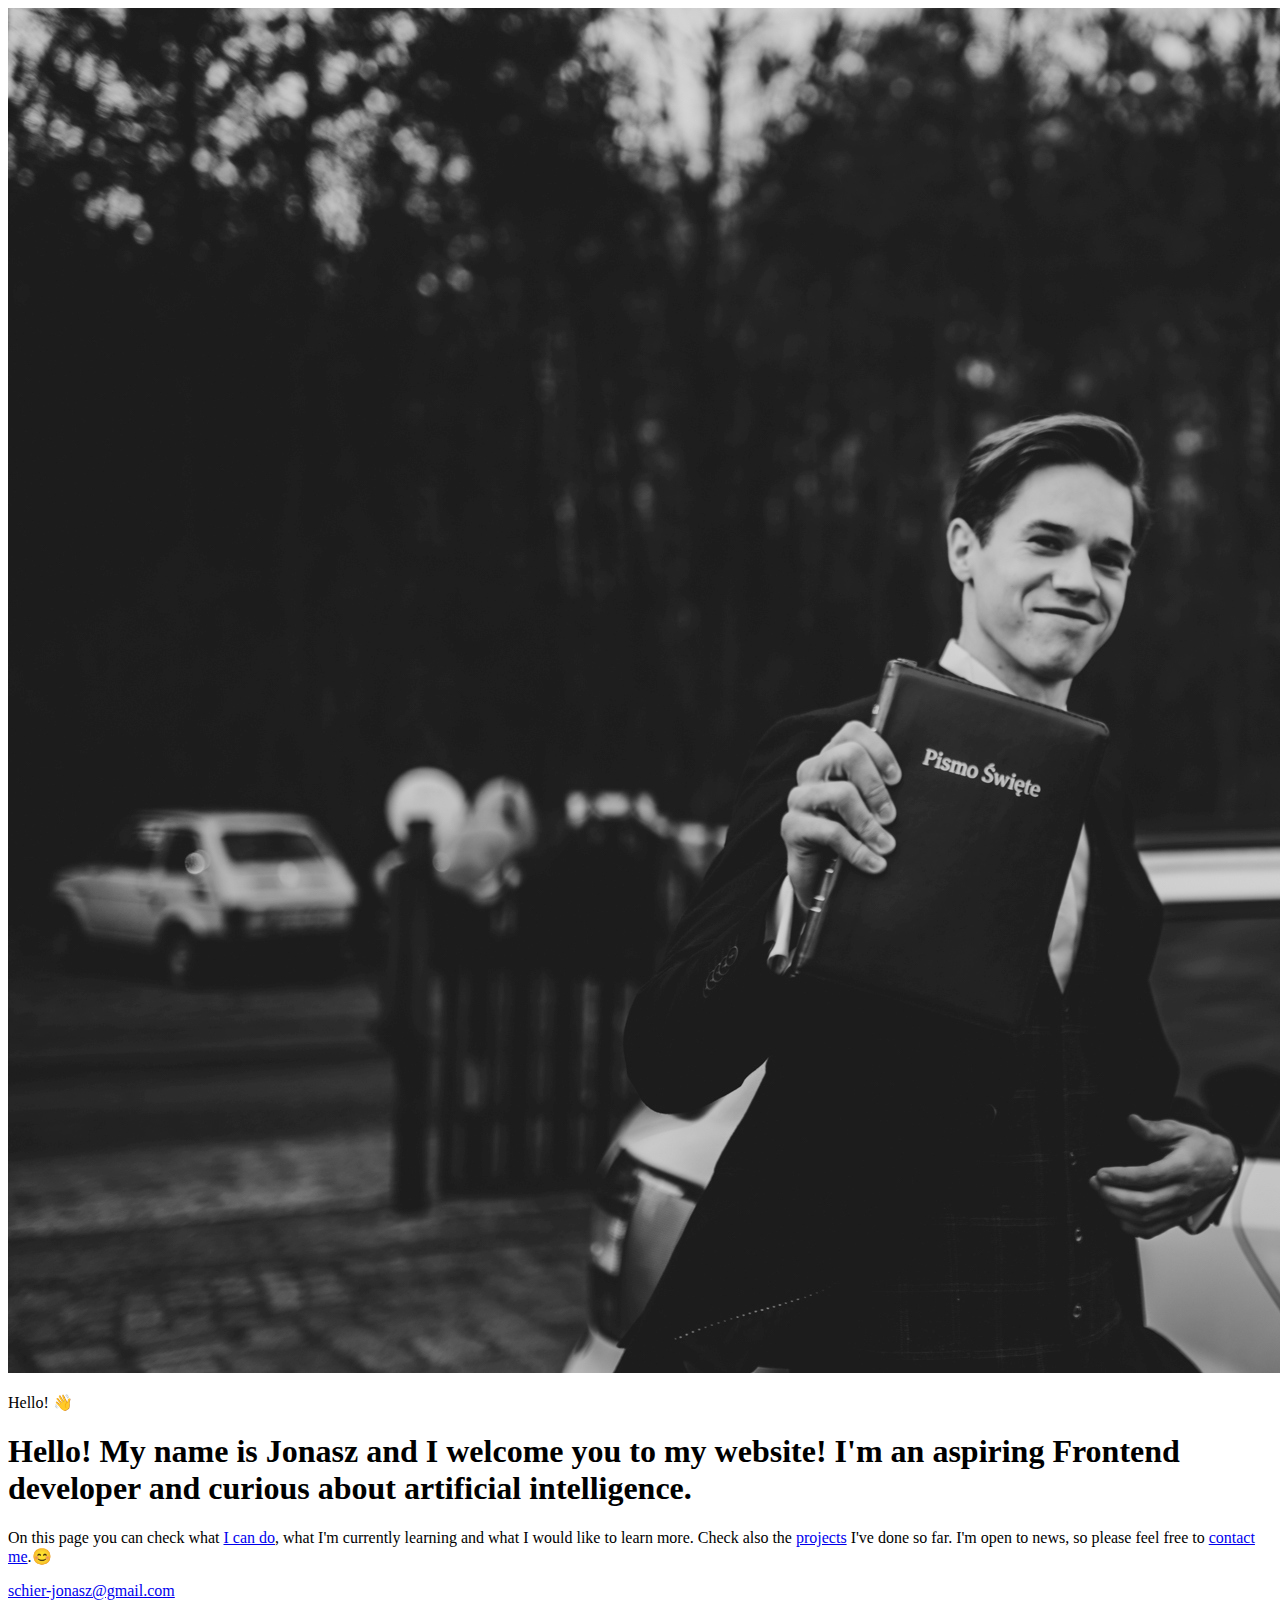
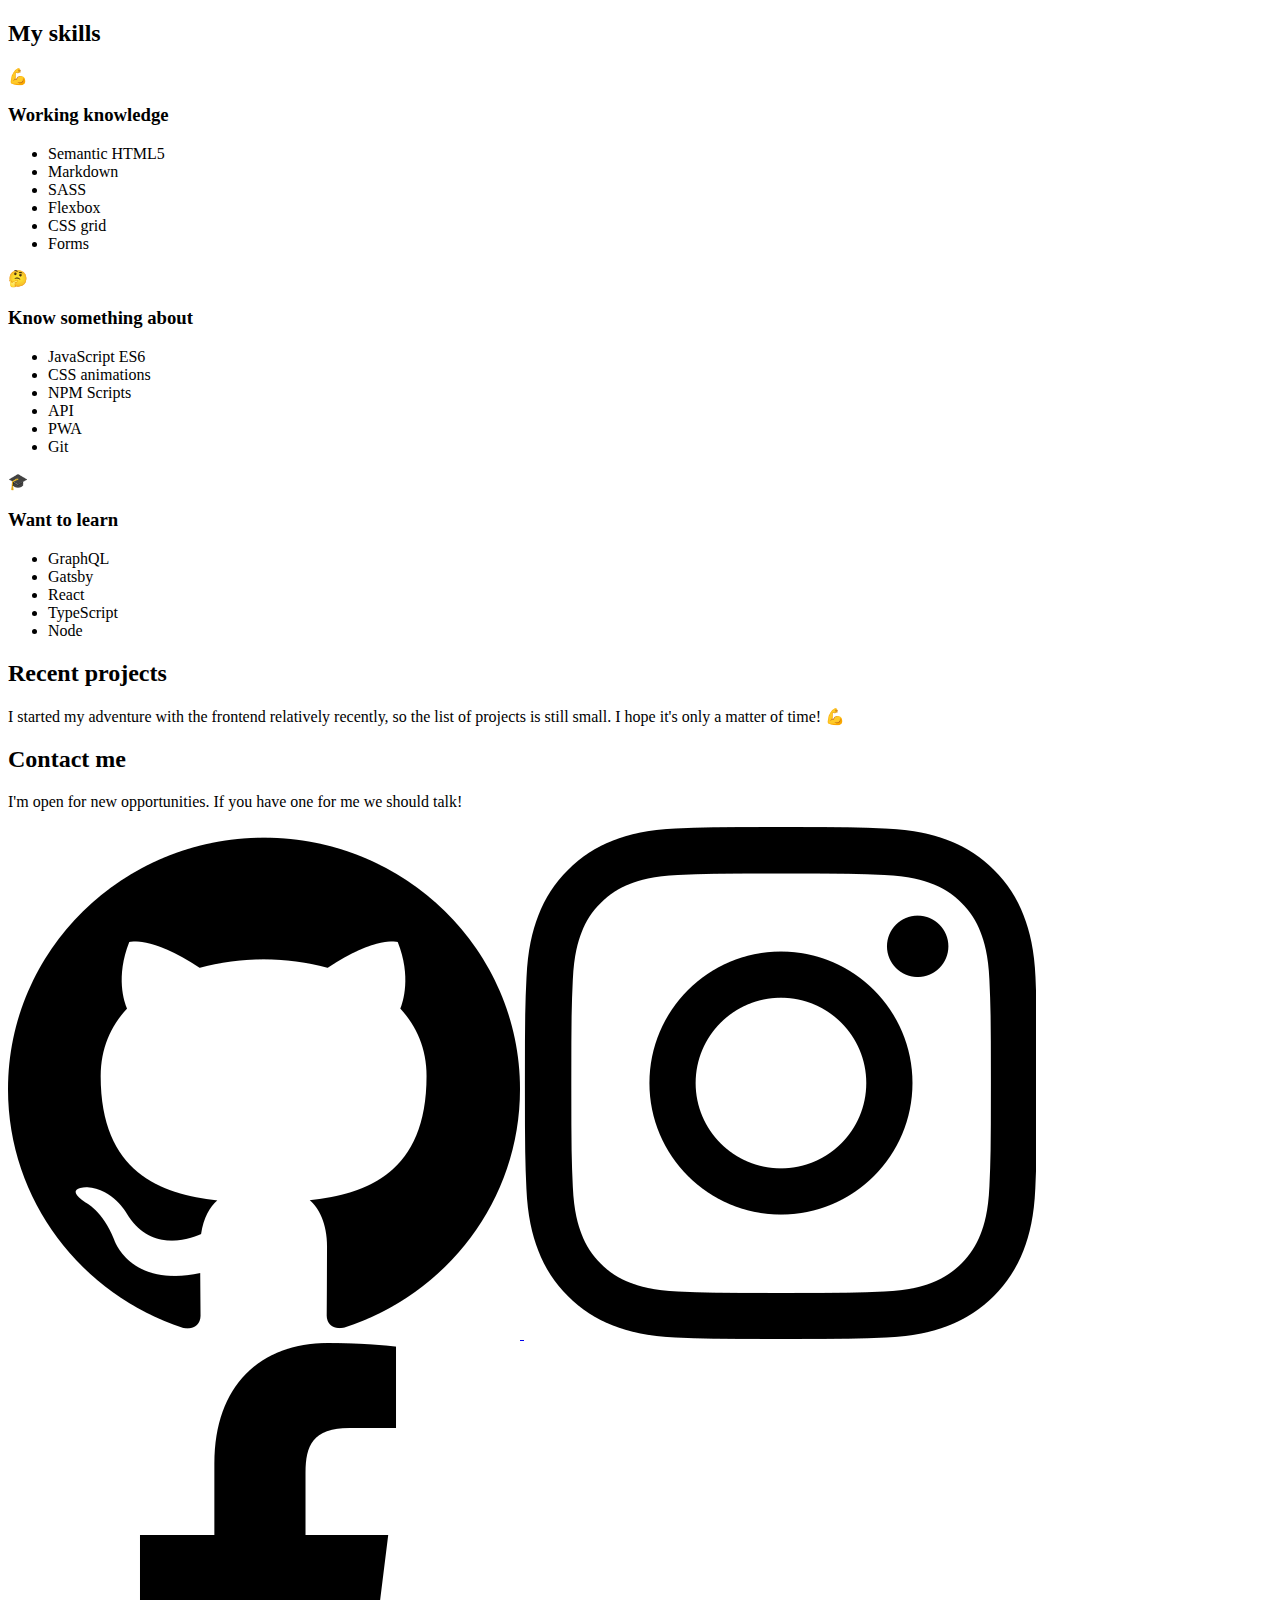
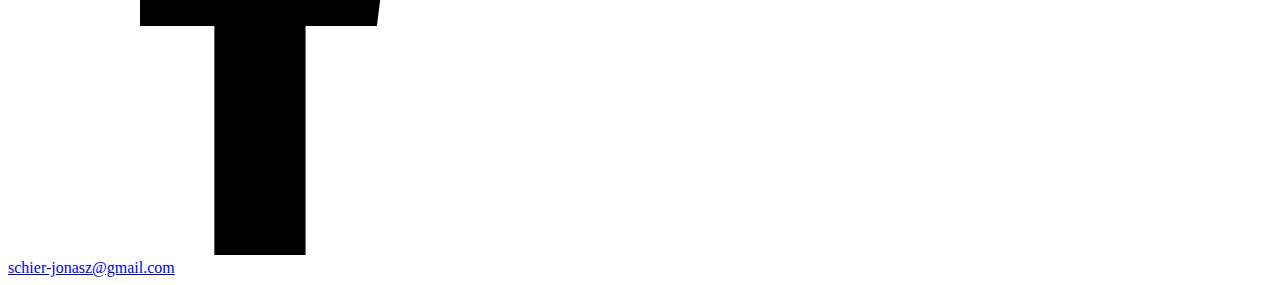
==== commit 85bbf90c: "feat: entering projects with js and general fixes" ====
--- a/src/pages/index.html
+++ b/src/pages/index.html
@@ -53,8 +53,8 @@
           </p>
         </div>
         <a href="mailto:schier-jonasz@gmail.com" class="welcome__mail"
-          >schier-jonasz@gmail.com</a
-        >
+            >schier-jonasz@gmail.com</a
+          >
       </header>
       <section class="skills" id="skills">
         <h2 class="skills__header">My skills</h2>
@@ -63,139 +63,93 @@
             <p class="skill-box__emoji">💪</p>
             <h3 class="skill-box__title">Working knowledge</h3>
             <ul class="skill-list skill-list--knowledge">
-              <li class="skill-list__item">xxx</li>
-              <li class="skill-list__item">xxx</li>
-              <li class="skill-list__item">xxx</li>
+              <li class="skill-list__item">Semantic HTML5</li>
+              <li class="skill-list__item">Markdown</li>
+              <li class="skill-list__item">SASS</li>
+              <li class="skill-list__item">Flexbox</li>
+              <li class="skill-list__item">CSS grid</li>
+              <li class="skill-list__item">Forms</li>
             </ul>
           </article>
           <article class="skill-box">
             <p class="skill-box__emoji">🤔</p>
             <h3 class="skill-box__title">Know something about</h3>
             <ul class="skill-list skill-list--want-know">
-              <li class="skill-list__item">xxx</li>
-              <li class="skill-list__item">xxx</li>
-              <li class="skill-list__item">xxx</li>
+              <li class="skill-list__item">JavaScript ES6</li>
+              <li class="skill-list__item">CSS animations</li>
+              <li class="skill-list__item">NPM Scripts</li>
+              <li class="skill-list__item">API</li>
+              <li class="skill-list__item">PWA</li>
+              <li class="skill-list__item">Git</li>
             </ul>
           </article>
           <article class="skill-box">
             <p class="skill-box__emoji">🎓</p>
             <h3 class="skill-box__title">Want to learn</h3>
             <ul class="skill-list">
-              <li class="skill-list__item">xxx</li>
-              <li class="skill-list__item">xxx</li>
-              <li class="skill-list__item">xxx</li>
+              <li class="skill-list__item">GraphQL</li>
+              <li class="skill-list__item">Gatsby</li>
+              <li class="skill-list__item">React</li>
+              <li class="skill-list__item">TypeScript</li>
+              <li class="skill-list__item">Node</li>
             </ul>
           </article>
         </div>
       </section>
 
-      <section class="projects">
+      <section class="projects" id="projects">
         <h2 class="projects__header">Recent projects</h2>
         <p class="projects__description">
           I started my adventure with the frontend relatively recently, so the
           list of projects is still small. I hope it's only a matter of time! 💪
         </p>
-        <div class="projects-grid">
-          <article class="project">
-            <div class="project__window">
-              <span class="project__circle"></span>
-              <span class="project__circle"></span>
-              <span class="project__circle"></span>
-            </div>
-
-            <div class="project__content">
-              <img src="../assets/img/github.png" alt="" />
-              <h3 class="project__title project__grid">
-                <span class="project__label">project:</span>
-                <span>podlaski git</span>
-              </h3>
-              <p class="project__grid">
-                <span class="project__label">description:</span>
-                <span>podlsakie aliasy dla gitowych komend</span>
-              </p>
-              <p class="project__grid">
-                <span class="project__label">demo:</span>
-                <span
-                  ><a href="#" class="project__link" title="podlaski git - demo"
-                    >&lt;see_here&gt;</a
-                  ></span
-                >
-              </p>
-              <p class="project__grid">
-                <span class="project__label">github:</span>
-                <span
-                  ><a href="#" class="project__link" title="podlaski git - code"
-                    >&lt;source_code&gt;</a
-                  ></span
-                >
-              </p>
-            </div>
-          </article>
-          <article class="project">
-            <div class="project__window">
-              <span class="project__circle"></span>
-              <span class="project__circle"></span>
-              <span class="project__circle"></span>
-            </div>
-
-            <div class="project__content">
-              <img src="../assets/img/github.png" alt="" />
-              <h3 class="project__title project__grid">
-                <span class="project__label">project:</span>
-                <span>podlaski git</span>
-              </h3>
-              <p class="project__grid">
-                <span class="project__label">description:</span>
-                <span>podlsakie aliasy dla gitowych komend cos tam cos tam cos tam cos tam xdddddd</span>
-              </p>
-              <p class="project__grid">
-                <span class="project__label">demo:</span>
-                <span
-                  ><a href="#" class="project__link" title="podlaski git - demo"
-                    >&lt;see_here&gt;</a
-                  ></span
-                >
-              </p>
-              <p class="project__grid">
-                <span class="project__label">github:</span>
-                <span
-                  ><a href="#" class="project__link" title="podlaski git - code"
-                    >&lt;source_code&gt;</a
-                  ></span
-                >
-              </p>
-            </div>
-          </article>
-        </div>
+        <div class="projects-grid projects-grid--js"></div>
       </section>
-      <footer class="contact">
+      <footer class="contact" id="contact">
         <h2 class="contact__header">Contact me</h2>
         <p class="contact__description">
           I'm open for new opportunities. If you have one for me we should talk!
         </p>
-        <div class="social-media">
-          <a href="https://github.com/schier-jonasz" class="social-media-box">
-            <img
-              src="../assets/img/github-icon.png"
-              class="social-media-box__icon"
-            />
-          </a>
-          <a href="https://instagram.com/jon_schier" class="social-media-box">
-            <img
-              src="../assets/img/instagram-icon.png"
-              class="social-media-box__icon"
-            />
-          </a>
-          <a href="https://facebook.com/jonasz.schier" class="social-media-box">
-            <img
-              src="../assets/img/facebook-icon.png"
-              class="social-media-box__icon"
-            />
-          </a>
+        <div class="contact__links">
+          <div class="social-media">
+            <a
+              target="_blank"
+              rel="noopener noreferrer"
+              href="https://github.com/schier-jonasz"
+              class="social-media-box"
+            >
+              <img
+                src="../assets/img/github-icon.png"
+                class="social-media-box__icon"
+              />
+            </a>
+            <a
+              target="_blank"
+              rel="noopener noreferrer"
+              href="https://instagram.com/jon_schier"
+              class="social-media-box"
+            >
+              <img
+                src="../assets/img/instagram-icon.png"
+                class="social-media-box__icon"
+              />
+            </a>
+            <a
+              target="_blank"
+              rel="noopener noreferrer"
+              href="https://facebook.com/jonasz.schier"
+              class="social-media-box"
+            >
+              <img
+                src="../assets/img/facebook-icon.png"
+                class="social-media-box__icon"
+              />
+            </a>
+          </div>
+          <a href="mailto:schier-jonasz@gmail.com" class="contact__mail"
+            >schier-jonasz@gmail.com</a
+          >
         </div>
-        <a href="mailto:schier-jonasz@gmail.com" class="contact__mail"
-          >schier-jonasz@gmail.com</a
-        >
       </footer>
     </main>
   </body>
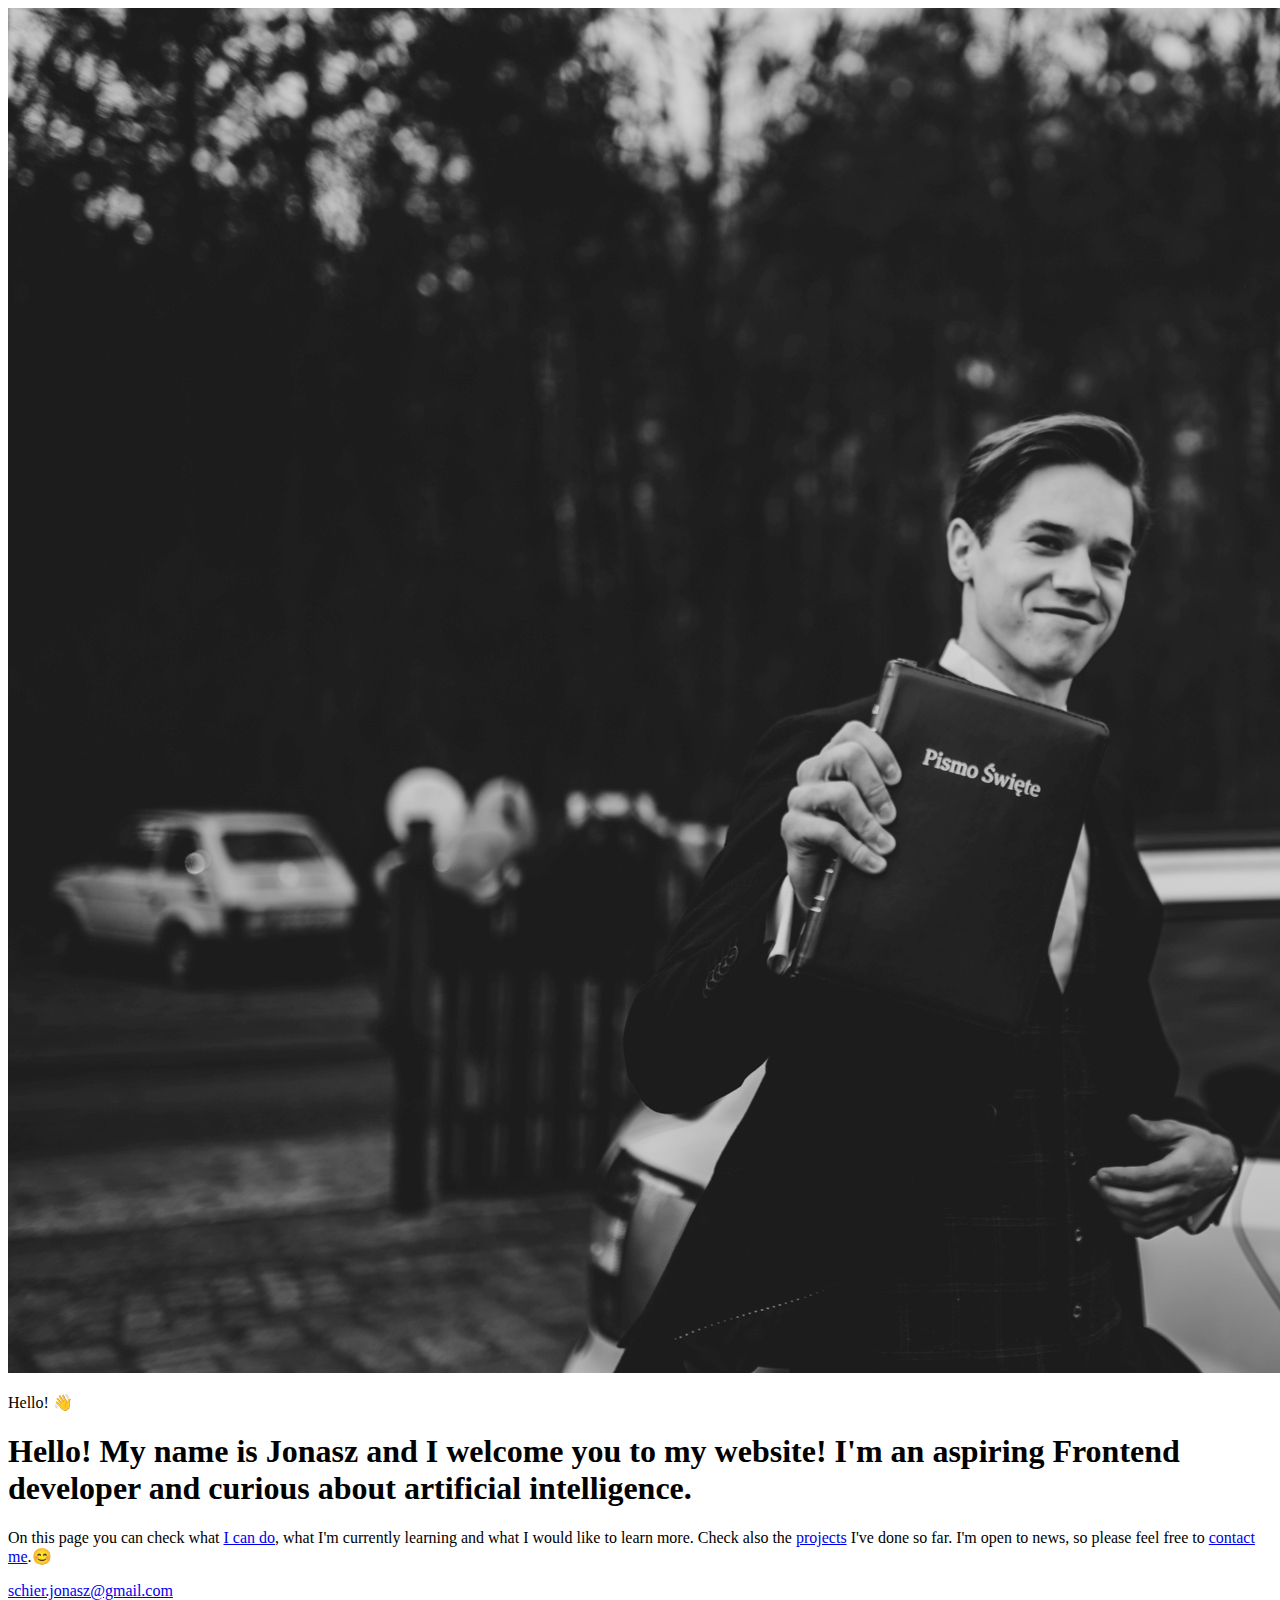
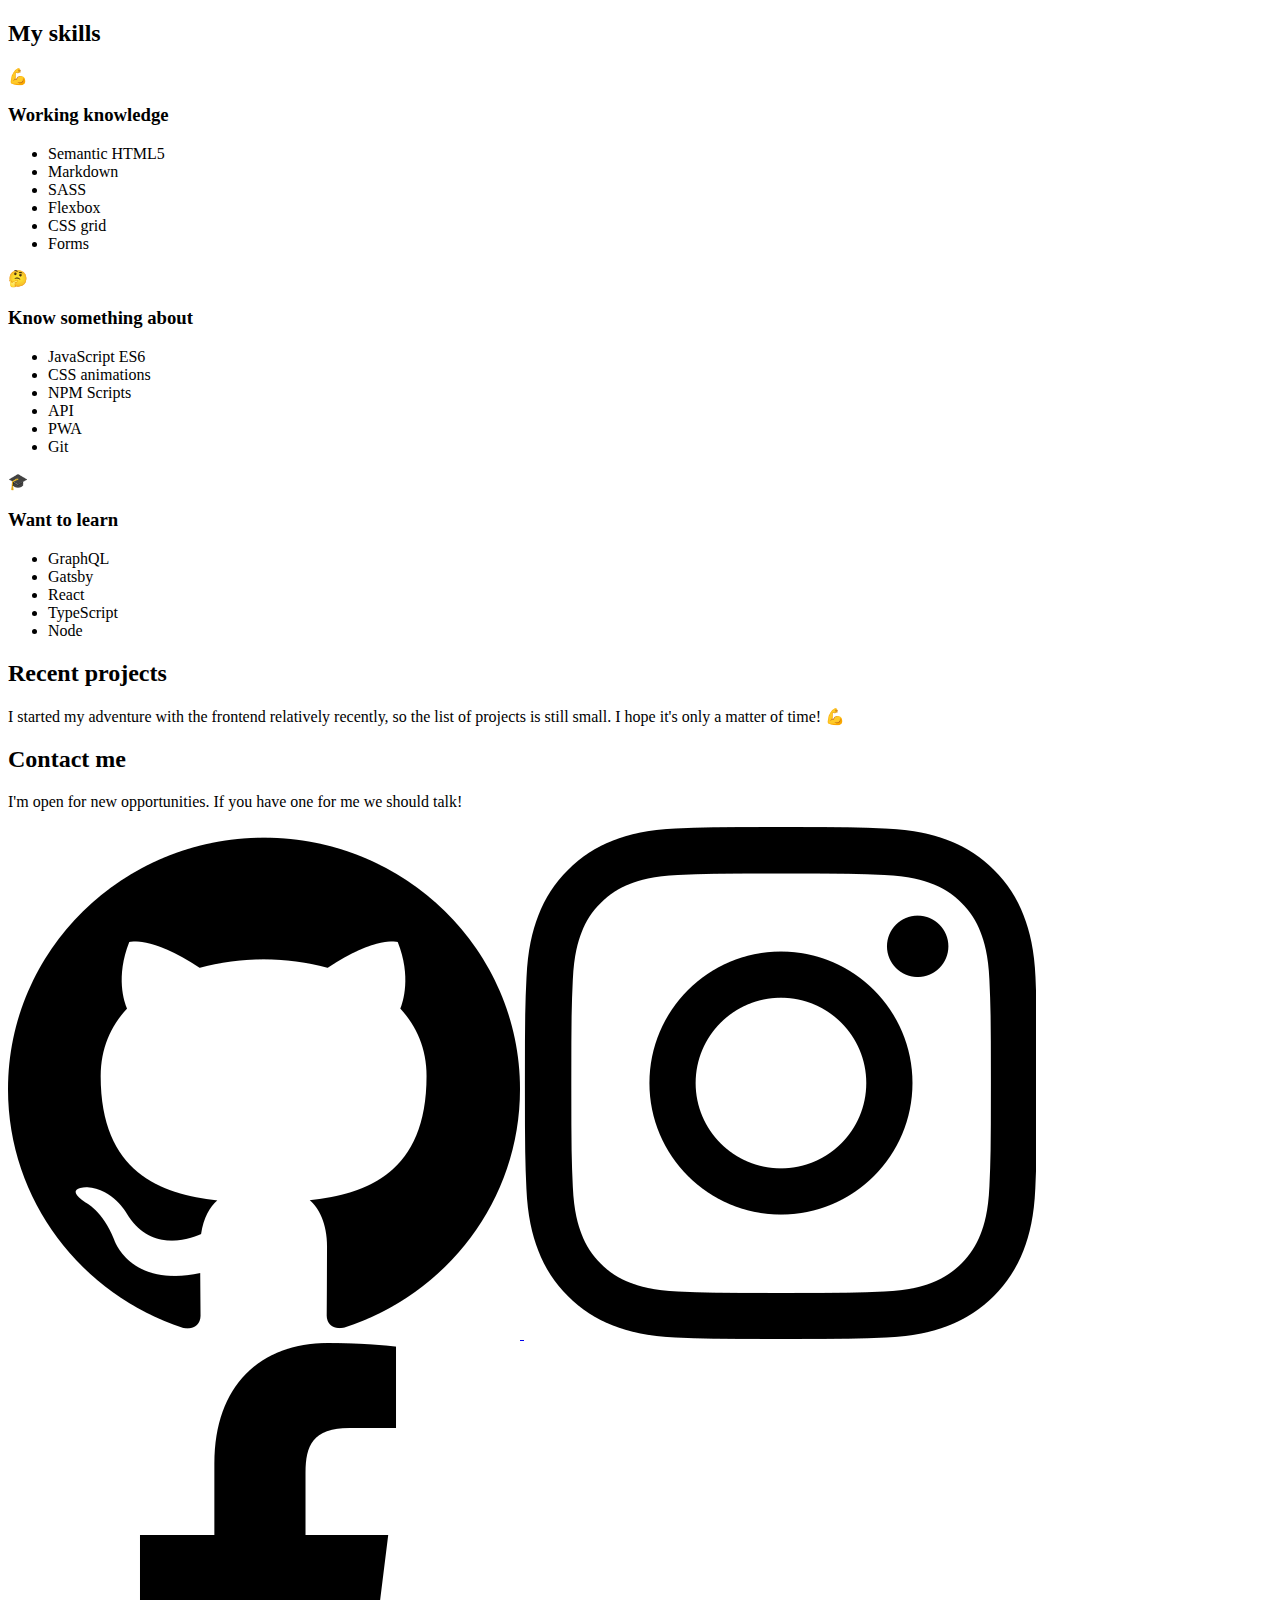
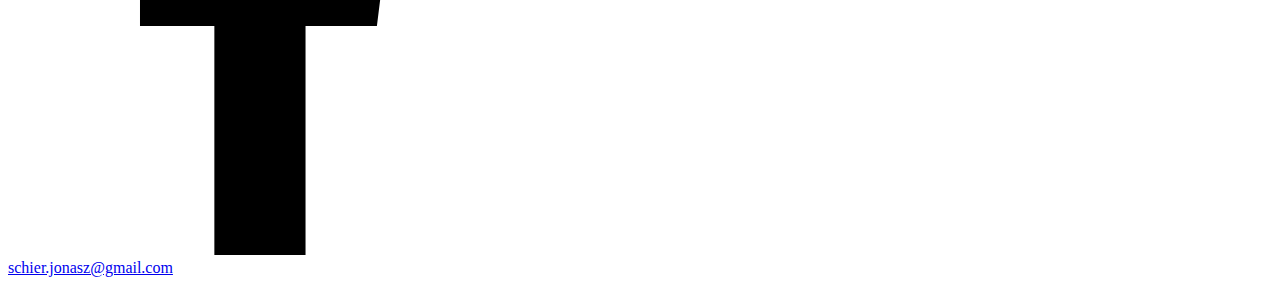
==== commit f8ddd948: "fix: mail button fixes" ====
--- a/src/pages/index.html
+++ b/src/pages/index.html
@@ -52,8 +52,8 @@
             >.😊
           </p>
         </div>
-        <a href="mailto:schier-jonasz@gmail.com" class="welcome__mail"
-            >schier-jonasz@gmail.com</a
+        <a href="mailto:schier.jonasz@gmail.com" class="welcome__mail"
+            >schier.jonasz@gmail.com</a
           >
       </header>
       <section class="skills" id="skills">
@@ -146,8 +146,8 @@
               />
             </a>
           </div>
-          <a href="mailto:schier-jonasz@gmail.com" class="contact__mail"
-            >schier-jonasz@gmail.com</a
+          <a href="mailto:schier.jonasz@gmail.com" class="contact__mail"
+            >schier.jonasz@gmail.com</a
           >
         </div>
       </footer>
